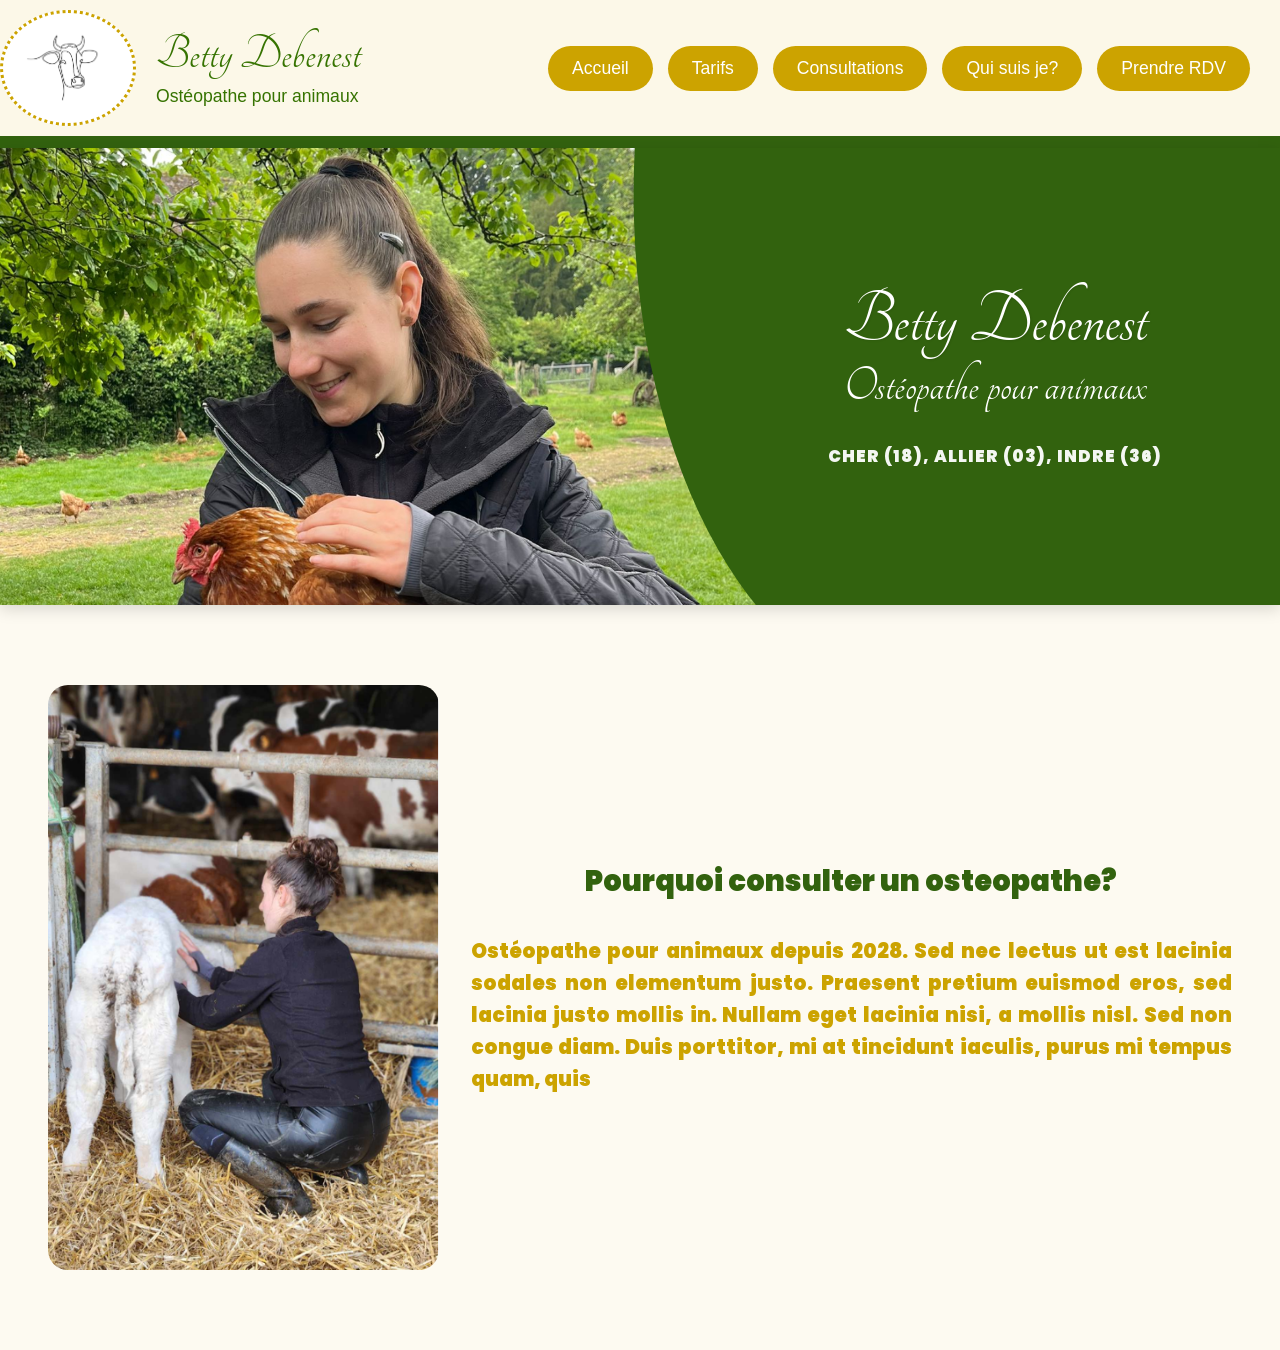
==== index.html @ 745581c9 "débu" ====
<!DOCTYPE html>
<html lang="fr">
<head>
    <meta charset="UTF-8">
    <meta name="viewport" content="width=device-width, initial-scale=1.0">
    <title>Acceuil</title>
    <link rel="stylesheet" href="style.css">
</head>
<body>

    <header class="en-tete">
        <nav class="navigation">
        <div class="bloc-logo-titre">
            <div class="logo-image">
            <img src="img/logo.png" alt="Logo">
            </div>
            <div class="texte-titre typo">
            <h1>Betty Debenest</h1>
            <p>Ostéopathe pour animaux</p>
            </div>
        </div>
        <ul class="liste-menu">
            <li><a href="index.html" class="bouton-nav">Accueil</a></li>
            <li><a href="tarifs.html" class="bouton-nav">Tarifs</a></li>
            <li><a href="consultations.html" class="bouton-nav">Consultations</a></li>
            <li><a href="quisuisje.html" class="bouton-nav">Qui suis je?</a></li>
            <li><a href="prendrerdv.html" class="bouton-nav">Prendre RDV</a></li>
        </ul>
        </nav>
    </header>

    <main>
        <div class="banner">
            <div class="banner-image" >
                <img src="img/bannière.png" alt="Betty Debenest au travail">
            </div>
            <div class="banner-curve"></div>
            <div class="banner-content">
                <h1 class="title-name">Betty Debenest</h1>
                <h2 class="title-job">Ostéopathe pour animaux</h2>
                <p class="locations">CHER (18), ALLIER (03), INDRE (36)</p>
            </div>
        </div>

        <section class="section-pourquoi">
            <div class="container-pourquoi">
                <div class="image-pourquoi">
                    <img src="img/pourquoi_consulter.png" alt="Ostéopathe au travail avec un veau">
                </div>
                <div class="texte-pourquoi">
                    <h2>Pourquoi consulter un osteopathe?</h2>
                    <p>Ostéopathe pour animaux depuis 2028. Sed nec lectus ut est lacinia sodales non elementum justo. Praesent pretium euismod eros, sed lacinia justo mollis in. Nullam eget lacinia nisi, a mollis nisl. Sed non congue diam. Duis porttitor, mi at tincidunt iaculis, purus mi tempus quam, quis</p>
                </div>
            </div>
        </section>
    </main>

</body>
---- style.css ----
@font-face {
  font-family: 'tangerine';
  src: url('fonts/Tangerine_Regular.ttf') format('opentype'); 
  font-weight: normal;
  font-style: normal;
}

@font-face {
  font-family: 'poppins';
  src: url('fonts/Poppins-Black.ttf') format('opentype'); 
  font-weight: normal;
  font-style: normal;
}

* {
  margin: 0;
  padding: 0;
  box-sizing: border-box;
}

body {
  font-family: Arial, sans-serif;
  background-color: #111; /* Fond sombre entourant le site si besoin */
}

.en-tete {
  width: 100%;
  background-color: #fcf8e8; /* Fond beige clair */
  border-bottom: 12px solid #32620e; /* Bande verte en dessous */
}

.navigation {
  display: flex;
  align-items: center;
  justify-content: space-between;
  padding: 10px 30px 10px 0px;
  max-width: 1400px;
  margin: 0 auto;
}

.bloc-logo-titre {
  display: flex;
  align-items: center;
  gap: 20px;
}

.logo-image {
  background-color: #ffffff;
  padding: 10px 20px;
  display: flex;
  align-items: center;
  border-radius: 50%;
  border-color: #cca300;
  border-style: dotted;
}

.logo-image img {
  height: 90px;
  width: auto;
}

.texte-titre {
  display: flex;
  flex-direction: column;
  justify-content: center;
}

.typo h1 {
  font-family: 'tangerine', cursive, sans-serif;
  font-size: 3.2rem;
  color: #367300; /* Vert écriture */
  font-weight: normal;
  line-height: 1;
}

.texte-titre p {
  font-size: 1.1rem;
  color: #367300;
  margin-top: 5px;
}

.liste-menu {
  display: flex;
  list-style: none;
  gap: 15px;
  align-items: center;
}

.bouton-nav {
  display: inline-block;
  background-color: #cca300; 
  color: #ffffff;
  text-decoration: none;
  font-weight: 500;
  font-size: 1.1rem;
  padding: 12px 24px;
  border-radius: 30px; 
  transition: background-color 0.3s ease, transform 0.2s ease;
  white-space: nowrap;
}

.bouton-nav:hover {
  transform: translateY(-2px);
}

/* =========================================
   DEBUT DE LA SECTION BANNIERE 
   ========================================= */

.banner {
    position: relative;
    width: 100%;
    /* Ratio pour garder la proportion allongée */
    aspect-ratio: 2.8 / 1;
    background-color: #32620e; /* Vert de l'image originale */
    overflow: hidden;
    display: flex;
    box-shadow: 0 4px 15px rgba(0, 0, 0, 0.15);
}

/* Partie Gauche : Container de l'image */
.banner-image {
    position: absolute;
    top: 0;
    left: 0;
    width: 60%; /* Ajusté pour laisser la place à la courbe */
    height: 100%;
    z-index: 1;
}

/* L'image elle-même, ajustée pour ne pas déborder */
.banner-image img {
    width: 100%;
    height: 100%;
    object-fit: cover;
    object-position: center 30%;
}

/* Masque Courbe (Transition) */
.banner-curve {
    position: absolute;
    top: 0;
    left: 47%; /* Positionnement de la transition */
    width: 25%;
    height: 100%;
    z-index: 2;
    /* Création d'une courbe de séparation naturelle */
    background: #32620e;
    clip-path: ellipse(90% 110% at 100% 10%);
}

/* Partie Droite : Contenu texte */
.banner-content {
    position: relative;
    z-index: 3;
    margin-left: auto;
    width: 42%;
    height: 100%;
    display: flex;
    flex-direction: column;
    justify-content: center;
    align-items: center;
    padding: 2rem 3rem 2rem 1rem;
    color: #ffffff;
    text-align: center;
}

/* Prénom & Nom (Police Tangerine) */
.title-name {
    font-family: 'tangerine', cursive, sans-serif;
    font-size: clamp(3.5rem, 6vw, 5.5rem); /* Agrandie car Tangerine taille petit */
    font-weight: normal;
    margin-bottom: 0px;
    color: #ffffff;
    line-height: 1;
    text-shadow: 1px 1px 2px rgba(0,0,0,0.1);
}

/* Métier (Police Tangerine) */
.title-job {
    font-family: 'tangerine', cursive, sans-serif;
    font-size: clamp(2.2rem, 4vw, 3.5rem); /* Agrandie pour rester lisible */
    font-weight: normal;
    margin-bottom: 2rem;
    line-height: 1;
}

/* Départements / Localisation (Police Poppins) */
.locations {
    font-family: 'Poppins', sans-serif;
    font-size: clamp(0.7rem, 1.3vw, 1.1rem);
    font-weight: 600;
    letter-spacing: 1px;
    text-transform: uppercase;
    opacity: 0.95;
}

/* =========================================
   SECTION POURQUOI CONSULTER 
   ========================================= */

.section-pourquoi {
    background-color: #fdfaf1; /* Fond crème très clair reprenant celui de l'image */
    padding: 5rem 3rem; /* Espace en haut/bas et sur les côtés */
    display: flex;
    justify-content: center;
}

.container-pourquoi {
    max-width: 1200px;
    width: 100%;
    display: flex;
    align-items: center;
    gap: 2rem; /* Espace entre l'image et le texte */
}

/* Partie Gauche : Image */
.image-pourquoi {
    flex: 0 0 33%; /* L'image prend environ un tiers de l'espace */
}

.image-pourquoi img {
    width: 100%;
    height: auto;
    border-radius: 20px; /* Bords arrondis comme sur votre maquette */
    display: block;
    object-fit: cover;
}

/* Partie Droite : Texte */
.texte-pourquoi {
    flex: 1; /* Le texte prend tout l'espace restant */
}

.texte-pourquoi h2 {
    font-family: 'Poppins', sans-serif; /* Même police que pour les départements */
    color: #32620e; /* Vert de la bannière */
    font-size: 1.8rem;
    margin-bottom: 2rem;
    text-align: center;
}

.texte-pourquoi p {
    font-family: 'Poppins', sans-serif;
    color: #cca300; /* Doré utilisé dans vos boutons de navigation */
    font-size: 1.25rem;
    line-height: 1.6;
    font-weight: 500;
    text-align: justify;
}

/* =========================================
   ADAPTATION MOBILE & TABLETTE (MEDIA QUERIES)
   ========================================= */

@media (max-width: 850px) {
    
    /* --- 1. EN-TÊTE ET NAVIGATION --- */
    .navigation {
        flex-direction: column; /* Place le menu en dessous du logo */
        padding: 10px;
    }

    .bloc-logo-titre {
        margin-bottom: 15px; /* Espace entre le titre et le menu */
    }

    .logo-image img {
        height: 60px;
    }
    
    .typo h1 {
        font-size: 2.5rem;
    }

    .texte-titre p {
        font-size: 0.9rem;
    }

    .liste-menu {
        width: 100%;
        justify-content: center;
        gap: 5px;
        flex-wrap: nowrap;
        overflow-x: auto;
        padding-bottom: 5px; 
    }

    .bouton-nav {
        font-size: 0.8rem;
        padding: 8px 12px;
    }

    /* --- 2. TEXTE DE LA BANNIÈRE (RÉDUCTION MOBILE) --- */
    .banner-content {
        padding: 0.5rem 1rem 0.5rem 0.5rem;
    }

    .title-name {
        font-size: clamp(1.8rem, 5vw, 3.2rem); /* Taille réduite */
    }

    .title-job {
        font-size: clamp(1.1rem, 3.2vw, 2.2rem); /* Taille réduite */
        margin-bottom: 0.4rem;
    }

    .locations {
        font-size: clamp(0.55rem, 1.8vw, 0.85rem); /* Taille réduite */
        letter-spacing: 0px;
    }

    /* --- 3. SECTION POURQUOI CONSULTER (ORDRE : TITRE -> PHOTO -> TEXTE) --- */
    .section-pourquoi {
        padding: 2.5rem 1.5rem;
    }

    .container-pourquoi {
        display: flex;
        flex-direction: column;
        align-items: center;
        gap: 1.5rem;
    }
    
    /* Permet aux éléments enfants du bloc texte de se réordonner directement dans le conteneur */
    .texte-pourquoi {
        display: contents;
    }

    /* 1er : Le Titre */
    .texte-pourquoi h2 {
        order: 1;
        font-size: 1.5rem;
        margin-bottom: 0;
        text-align: center;
    }

    /* 2ème : La Photo */
    .image-pourquoi {
        order: 2;
        width: 80%;
        max-width: 350px;
    }

    /* 3ème : Le Paragraphe */
    .texte-pourquoi p {
        order: 3;
        font-size: 1rem;
        text-align: center;
    }
}
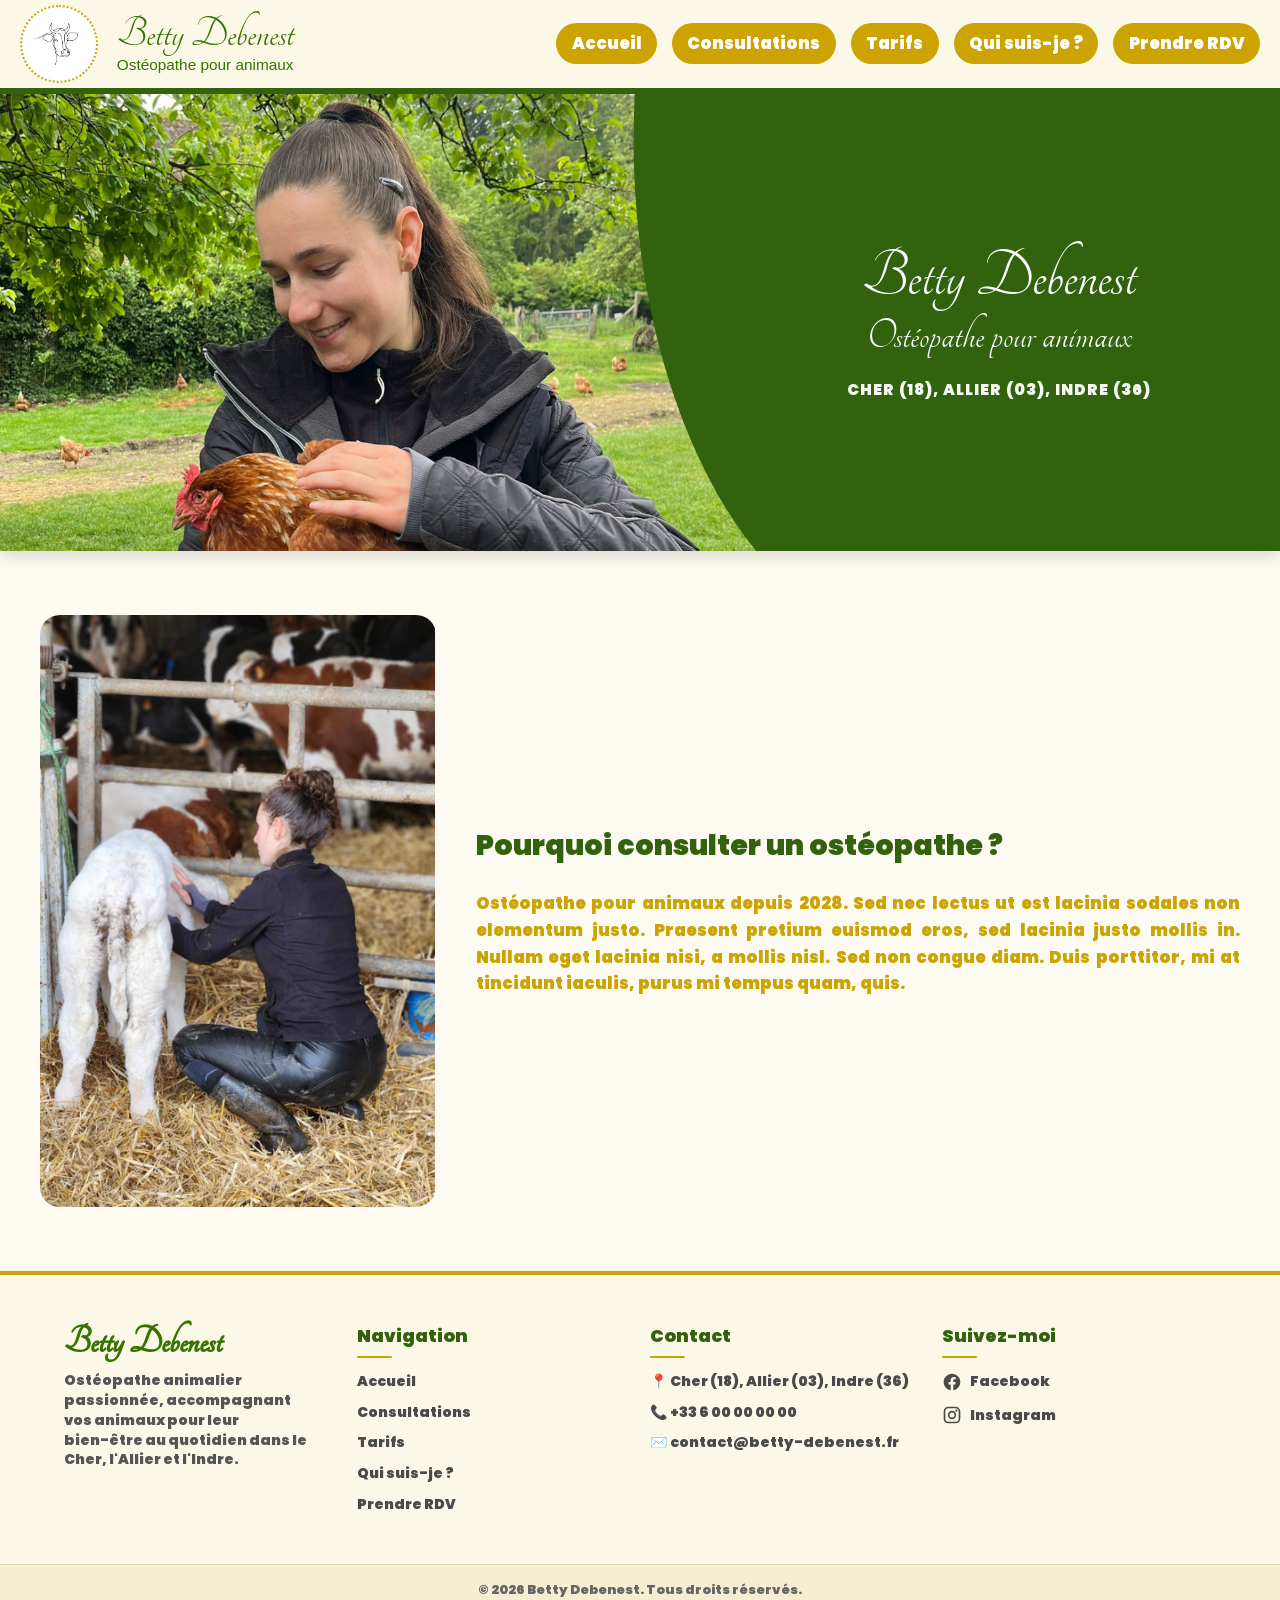
==== commit b31a1e97: "modif" ====
--- a/index.html
+++ b/index.html
@@ -3,56 +3,124 @@
 <head>
     <meta charset="UTF-8">
     <meta name="viewport" content="width=device-width, initial-scale=1.0">
-    <title>Acceuil</title>
+    <title>Accueil - Betty Debenest Ostéopathe Animalier</title>
     <link rel="stylesheet" href="style.css">
 </head>
 <body>
 
-    <header class="en-tete">
-        <nav class="navigation">
-        <div class="bloc-logo-titre">
-            <div class="logo-image">
-            <img src="img/logo.png" alt="Logo">
+    <!-- EN-TÊTE FIXE DU SITE -->
+    <header class="en-tete-fixe">
+        <nav class="navigation-principale">
+            <div class="bloc-marque">
+                <div class="conteneur-logo">
+                    <img src="img/logo.png" alt="Logo Betty Debenest" class="image-logo">
+                </div>
+                <div class="titres-marque">
+                    <h1 class="nom-praticienne">Betty Debenest</h1>
+                    <p class="specialite-praticienne">Ostéopathe pour animaux</p>
+                </div>
             </div>
-            <div class="texte-titre typo">
-            <h1>Betty Debenest</h1>
-            <p>Ostéopathe pour animaux</p>
-            </div>
-        </div>
-        <ul class="liste-menu">
-            <li><a href="index.html" class="bouton-nav">Accueil</a></li>
-            <li><a href="tarifs.html" class="bouton-nav">Tarifs</a></li>
-            <li><a href="consultations.html" class="bouton-nav">Consultations</a></li>
-            <li><a href="quisuisje.html" class="bouton-nav">Qui suis je?</a></li>
-            <li><a href="prendrerdv.html" class="bouton-nav">Prendre RDV</a></li>
-        </ul>
+
+            <ul class="menu-navigation">
+                <li><a href="index.html" class="lien-navigation active">Accueil</a></li>
+                <li><a href="consultations.html" class="lien-navigation">Consultations</a></li>
+                <li><a href="tarifs.html" class="lien-navigation">Tarifs</a></li>
+                <li><a href="quisuisje.html" class="lien-navigation">Qui suis-je ?</a></li>
+                <li><a href="prendrerdv.html" class="lien-navigation">Prendre RDV</a></li>
+            </ul>
         </nav>
     </header>
 
+    <!-- CONTENU PRINCIPAL -->
     <main>
-        <div class="banner">
-            <div class="banner-image" >
-                <img src="img/bannière.png" alt="Betty Debenest au travail">
+        <!-- BANNIÈRE D'ACCUEIL -->
+        <section class="banniere-accueil">
+            <div class="banniere-image">
+                <img src="img/bannière.png" alt="Betty Debenest en consultation">
             </div>
-            <div class="banner-curve"></div>
-            <div class="banner-content">
-                <h1 class="title-name">Betty Debenest</h1>
-                <h2 class="title-job">Ostéopathe pour animaux</h2>
-                <p class="locations">CHER (18), ALLIER (03), INDRE (36)</p>
+            <div class="banniere-courbe"></div>
+            <div class="banniere-contenu">
+                <h1 class="banniere-titre-nom">Betty Debenest</h1>
+                <h2 class="banniere-titre-metier">Ostéopathe pour animaux</h2>
+                <p class="banniere-zones">CHER (18), ALLIER (03), INDRE (36)</p>
             </div>
-        </div>
+        </section>
 
-        <section class="section-pourquoi">
-            <div class="container-pourquoi">
-                <div class="image-pourquoi">
+        <!-- SECTION PRESENTATION / POURQUOI CONSULTER -->
+        <section class="section-presentation">
+            <div class="conteneur-presentation">
+                <div class="image-presentation">
                     <img src="img/pourquoi_consulter.png" alt="Ostéopathe au travail avec un veau">
                 </div>
-                <div class="texte-pourquoi">
-                    <h2>Pourquoi consulter un osteopathe?</h2>
-                    <p>Ostéopathe pour animaux depuis 2028. Sed nec lectus ut est lacinia sodales non elementum justo. Praesent pretium euismod eros, sed lacinia justo mollis in. Nullam eget lacinia nisi, a mollis nisl. Sed non congue diam. Duis porttitor, mi at tincidunt iaculis, purus mi tempus quam, quis</p>
+                <div class="texte-presentation">
+                    <h2 class="titre-presentation">Pourquoi consulter un ostéopathe ?</h2>
+                    <p class="description-presentation">
+                        Ostéopathe pour animaux depuis 2028. Sed nec lectus ut est lacinia sodales non elementum justo. 
+                        Praesent pretium euismod eros, sed lacinia justo mollis in. Nullam eget lacinia nisi, a mollis nisl. 
+                        Sed non congue diam. Duis porttitor, mi at tincidunt iaculis, purus mi tempus quam, quis.
+                    </p>
                 </div>
             </div>
         </section>
     </main>
 
-</body>+    <!-- PIED DE PAGE DU SITE -->
+    <footer class="pied-de-page">
+        <div class="conteneur-pied-de-page">
+            
+            <!-- Colonne 1 : Espacement forcé vers la droite -->
+            <div class="colonne-pied-de-page colonne-marque">
+                <h3 class="titre-marque-footer">Betty Debenest</h3>
+                <p class="description-footer">
+                    Ostéopathe animalier passionnée, accompagnant vos animaux pour leur bien-être au quotidien dans le Cher, l'Allier et l'Indre.
+                </p>
+            </div>
+            
+            <!-- Colonne 2 -->
+            <div class="colonne-pied-de-page">
+                <h4>Navigation</h4>
+                <ul class="liens-footer">
+                    <li><a href="index.html">Accueil</a></li>
+                    <li><a href="consultations.html">Consultations</a></li>
+                    <li><a href="tarifs.html">Tarifs</a></li>
+                    <li><a href="quisuisje.html">Qui suis-je ?</a></li>
+                    <li><a href="prendrerdv.html">Prendre RDV</a></li>
+                </ul>
+            </div>
+
+            <!-- Colonne 3 -->
+            <div class="colonne-pied-de-page">
+                <h4>Contact</h4>
+                <ul class="contacts-footer">
+                    <li>📍 Cher (18), Allier (03), Indre (36)</li>
+                    <li>📞 +33 6 00 00 00 00</li>
+                    <li>✉️ contact@betty-debenest.fr</li>
+                </ul>
+            </div>
+
+            <!-- Colonne 4 -->
+            <div class="colonne-pied-de-page">
+                <h4>Suivez-moi</h4>
+                <div class="reseaux-sociaux-footer">
+                    <a href="#" aria-label="Facebook">
+                        <svg width="20" height="20" fill="currentColor" viewBox="0 0 24 24"><path d="M12 2.04c-5.5 0-10 4.48-10 10.02 0 5 3.66 9.15 8.44 9.9v-7H7.9v-2.9h2.54V9.85c0-2.51 1.49-3.89 3.78-3.89 1.09 0 2.23.2 2.23.2v2.45h-1.26c-1.24 0-1.63.77-1.63 1.56v1.88h2.78l-.45 2.9h-2.33v7a10 10 0 0 0 8.44-9.9c0-5.54-4.5-10.02-10-10.02z"/></svg>
+                        Facebook
+                    </a>
+                    <a href="#" aria-label="Instagram">
+                        <svg width="20" height="20" fill="currentColor" viewBox="0 0 24 24"><path d="M7.8 2h8.4C19.4 2 22 4.6 22 7.8v8.4a5.8 5.8 0 0 1-5.8 5.8H7.8C4.6 22 2 19.4 2 16.2V7.8A5.8 5.8 0 0 1 7.8 2m-.2 2A3.6 3.6 0 0 0 4 7.6v8.8C4 18.4 5.6 20 7.6 20h8.8a3.6 3.6 0 0 0 3.6-3.6V7.6C20 5.6 18.4 4 16.4 4H7.6m9.65 1.5a1.25 1.25 0 0 1 1.25 1.25A1.25 1.25 0 0 1 17.25 8 1.25 1.25 0 0 1 16 6.75a1.25 1.25 0 0 1 .25-1.25M12 7a5 5 0 0 1 5 5 5 5 0 0 1-5 5 5 5 0 0 1-5-5 5 5 0 0 1 5-5m0 2a3 3 0 0 0-3 3 3 3 0 0 0 3 3 3 3 0 0 0 3-3 3 3 0 0 0-3-3z"/></svg>
+                        Instagram
+                    </a>
+                </div>
+            </div>
+
+        </div>
+
+        <div class="bas-pied-de-page">
+            <div class="conteneur-bas-footer">
+                <p>&copy; 2026 Betty Debenest. Tous droits réservés.</p>
+            </div>
+        </div>
+    </footer>
+    
+</body>
+</html>
--- a/style.css
+++ b/style.css
@@ -1,13 +1,16 @@
+/* =========================================
+   1. POLICES & RÉINITIALISATION DE BASE
+   ========================================= */
 @font-face {
   font-family: 'tangerine';
-  src: url('fonts/Tangerine_Regular.ttf') format('opentype'); 
+  src: url('fonts/Tangerine_Regular.ttf') format('opentype');
   font-weight: normal;
   font-style: normal;
 }
 
 @font-face {
   font-family: 'poppins';
-  src: url('fonts/Poppins-Black.ttf') format('opentype'); 
+  src: url('fonts/Poppins-Black.ttf') format('opentype');
   font-weight: normal;
   font-style: normal;
 }
@@ -19,333 +22,400 @@
 }
 
 body {
-  font-family: Arial, sans-serif;
-  background-color: #111; /* Fond sombre entourant le site si besoin */
-}
-
-.en-tete {
+  font-family: 'poppins', Arial, sans-serif;
+  background-color: #fdfaf1;
+  color: #333333;
+}
+
+/* =========================================
+   2. EN-TÊTE FIXE & NAVIGATION RESPONSIVE
+   ========================================= */
+.en-tete-fixe {
+  position: sticky;
+  top: 0;
+  z-index: 1000;
   width: 100%;
-  background-color: #fcf8e8; /* Fond beige clair */
-  border-bottom: 12px solid #32620e; /* Bande verte en dessous */
-}
-
-.navigation {
+  background-color: #fcf8e8;
+  border-bottom: 6px solid #32620e;
+}
+
+.navigation-principale {
   display: flex;
   align-items: center;
   justify-content: space-between;
-  padding: 10px 30px 10px 0px;
+  padding: 5px min(2vw, 20px);
   max-width: 1400px;
   margin: 0 auto;
-}
-
-.bloc-logo-titre {
-  display: flex;
-  align-items: center;
-  gap: 20px;
-}
-
-.logo-image {
+  gap: 10px;
+}
+
+.bloc-marque {
+  display: flex;
+  align-items: center;
+  gap: clamp(10px, 1.5vw, 20px);
+  white-space: nowrap; 
+}
+
+.conteneur-logo {
   background-color: #ffffff;
-  padding: 10px 20px;
-  display: flex;
-  align-items: center;
+  padding: clamp(4px, 0.8vw, 8px);
+  display: flex;
+  align-items: center;
+  justify-content: center;
   border-radius: 50%;
-  border-color: #cca300;
-  border-style: dotted;
-}
-
-.logo-image img {
-  height: 90px;
-  width: auto;
-}
-
-.texte-titre {
+  border: 2px dotted #cca300;
+  flex-shrink: 0;
+}
+
+.image-logo {
+  width: clamp(40px, 4.5vw, 60px);
+  height: clamp(40px, 4.5vw, 60px);
+  object-fit: contain;
+}
+
+.titres-marque {
   display: flex;
   flex-direction: column;
   justify-content: center;
 }
 
-.typo h1 {
+.nom-praticienne {
   font-family: 'tangerine', cursive, sans-serif;
-  font-size: 3.2rem;
-  color: #367300; /* Vert écriture */
+  font-size: clamp(2rem, 3.5vw, 3.4rem);
+  color: #367300;
   font-weight: normal;
-  line-height: 1;
-}
-
-.texte-titre p {
-  font-size: 1.1rem;
+  line-height: 0.9;
+  white-space: nowrap;
+}
+
+.specialite-praticienne {
+  font-family: Arial, sans-serif;
+  font-size: clamp(0.75rem, 1.2vw, 1.1rem);
   color: #367300;
-  margin-top: 5px;
-}
-
-.liste-menu {
+  margin-top: 2px;
+  white-space: nowrap;
+}
+
+.menu-navigation {
   display: flex;
   list-style: none;
-  gap: 15px;
-  align-items: center;
-}
-
-.bouton-nav {
+  gap: clamp(4px, 1.2vw, 15px);
+  align-items: center;
+  flex-wrap: nowrap; 
+}
+
+.lien-navigation {
   display: inline-block;
-  background-color: #cca300; 
+  background-color: #cca300;
   color: #ffffff;
   text-decoration: none;
   font-weight: 500;
-  font-size: 1.1rem;
-  padding: 12px 24px;
-  border-radius: 30px; 
+  font-size: clamp(0.75rem, 1.3vw, 1.1rem);
+  padding: clamp(4px, 0.8vw, 8px) clamp(8px, 1.2vw, 18px);
+  border-radius: 30px;
+  white-space: nowrap; 
   transition: background-color 0.3s ease, transform 0.2s ease;
-  white-space: nowrap;
-}
-
-.bouton-nav:hover {
+}
+
+.lien-navigation:hover {
+  background-color: #b38f00;
   transform: translateY(-2px);
 }
 
+@media (max-width: 850px) {
+  .navigation-principale {
+    flex-direction: column; 
+    padding: 6px 5px;
+  }
+  .bloc-marque {
+    margin-bottom: 2px;
+  }
+  .menu-navigation {
+    width: 100%;
+    justify-content: center;
+  }
+}
+
 /* =========================================
-   DEBUT DE LA SECTION BANNIERE 
+   3. BANNIÈRE D'ACCUEIL
    ========================================= */
-
-.banner {
-    position: relative;
-    width: 100%;
-    /* Ratio pour garder la proportion allongée */
-    aspect-ratio: 2.8 / 1;
-    background-color: #32620e; /* Vert de l'image originale */
-    overflow: hidden;
-    display: flex;
-    box-shadow: 0 4px 15px rgba(0, 0, 0, 0.15);
-}
-
-/* Partie Gauche : Container de l'image */
-.banner-image {
-    position: absolute;
-    top: 0;
-    left: 0;
-    width: 60%; /* Ajusté pour laisser la place à la courbe */
-    height: 100%;
-    z-index: 1;
-}
-
-/* L'image elle-même, ajustée pour ne pas déborder */
-.banner-image img {
-    width: 100%;
-    height: 100%;
-    object-fit: cover;
-    object-position: center 30%;
-}
-
-/* Masque Courbe (Transition) */
-.banner-curve {
-    position: absolute;
-    top: 0;
-    left: 47%; /* Positionnement de la transition */
-    width: 25%;
-    height: 100%;
-    z-index: 2;
-    /* Création d'une courbe de séparation naturelle */
-    background: #32620e;
-    clip-path: ellipse(90% 110% at 100% 10%);
-}
-
-/* Partie Droite : Contenu texte */
-.banner-content {
-    position: relative;
-    z-index: 3;
-    margin-left: auto;
-    width: 42%;
-    height: 100%;
-    display: flex;
+.banniere-accueil {
+  position: relative;
+  width: 100%;
+  aspect-ratio: 2.8 / 1;
+  background-color: #32620e;
+  overflow: hidden;
+  display: flex;
+  box-shadow: 0 4px 15px rgba(0, 0, 0, 0.15);
+}
+
+.banniere-image {
+  position: absolute;
+  top: 0;
+  left: 0;
+  width: 60%;
+  height: 100%;
+  z-index: 1;
+}
+
+.banniere-image img {
+  width: 100%;
+  height: 100%;
+  object-fit: cover;
+  object-position: center 30%;
+}
+
+.banniere-courbe {
+  position: absolute;
+  top: 0;
+  left: 47%;
+  width: 25%;
+  height: 100%;
+  z-index: 2;
+  background: #32620e;
+  clip-path: ellipse(90% 110% at 100% 10%);
+}
+
+.banniere-contenu {
+  position: relative;
+  z-index: 3;
+  margin-left: auto;
+  width: 42%;
+  height: 100%;
+  display: flex;
+  flex-direction: column;
+  justify-content: center;
+  align-items: center;
+  padding: 1rem 2rem 1rem 0.5rem;
+  color: #ffffff;
+  text-align: center;
+}
+
+.banniere-titre-nom {
+  font-family: 'tangerine', cursive, sans-serif;
+  font-size: clamp(2rem, 5.5vw, 5.5rem);
+  font-weight: normal;
+  line-height: 1;
+}
+
+.banniere-titre-metier {
+  font-family: 'tangerine', cursive, sans-serif;
+  font-size: clamp(1.3rem, 3.5vw, 3.5rem);
+  font-weight: normal;
+  margin-bottom: clamp(0.3rem, 1.5vw, 1.5rem);
+  line-height: 1;
+}
+
+.banniere-zones {
+  font-family: 'poppins', sans-serif;
+  font-size: clamp(0.55rem, 1.2vw, 1.1rem);
+  font-weight: 600;
+  letter-spacing: 1px;
+  text-transform: uppercase;
+  opacity: 0.95;
+}
+
+/* =========================================
+   4. SECTION POURQUOI CONSULTER
+   ========================================= */
+.section-presentation {
+  background-color: #fdfaf1;
+  padding: 4rem 2rem;
+  display: flex;
+  justify-content: center;
+}
+
+.conteneur-presentation {
+  max-width: 1200px;
+  width: 100%;
+  display: flex;
+  align-items: center;
+  gap: 2.5rem;
+}
+
+.image-presentation {
+  flex: 0 0 33%;
+}
+
+.image-presentation img {
+  width: 100%;
+  height: auto;
+  border-radius: 20px;
+  display: block;
+  object-fit: cover;
+}
+
+.texte-presentation {
+  flex: 1;
+}
+
+.titre-presentation {
+  font-family: 'poppins', sans-serif;
+  color: #32620e;
+  font-size: clamp(1.3rem, 2.2vw, 1.8rem);
+  margin-bottom: 1.5rem;
+}
+
+.description-presentation {
+  font-family: 'poppins', sans-serif;
+  color: #cca300;
+  font-size: clamp(0.95rem, 1.3vw, 1.2rem);
+  line-height: 1.6;
+  font-weight: 500;
+  text-align: justify;
+}
+
+@media (max-width: 850px) {
+  .section-presentation {
+    padding: 2.5rem 1.2rem;
+  }
+  .conteneur-presentation {
     flex-direction: column;
-    justify-content: center;
-    align-items: center;
-    padding: 2rem 3rem 2rem 1rem;
-    color: #ffffff;
     text-align: center;
-}
-
-/* Prénom & Nom (Police Tangerine) */
-.title-name {
-    font-family: 'tangerine', cursive, sans-serif;
-    font-size: clamp(3.5rem, 6vw, 5.5rem); /* Agrandie car Tangerine taille petit */
-    font-weight: normal;
-    margin-bottom: 0px;
-    color: #ffffff;
-    line-height: 1;
-    text-shadow: 1px 1px 2px rgba(0,0,0,0.1);
-}
-
-/* Métier (Police Tangerine) */
-.title-job {
-    font-family: 'tangerine', cursive, sans-serif;
-    font-size: clamp(2.2rem, 4vw, 3.5rem); /* Agrandie pour rester lisible */
-    font-weight: normal;
-    margin-bottom: 2rem;
-    line-height: 1;
-}
-
-/* Départements / Localisation (Police Poppins) */
-.locations {
-    font-family: 'Poppins', sans-serif;
-    font-size: clamp(0.7rem, 1.3vw, 1.1rem);
-    font-weight: 600;
-    letter-spacing: 1px;
-    text-transform: uppercase;
-    opacity: 0.95;
+    gap: 1.5rem;
+  }
+  .texte-presentation {
+    display: contents;
+  }
+  .titre-presentation {
+    order: 1;
+    margin-bottom: 0;
+  }
+  .image-presentation {
+    order: 2;
+    width: 65%;
+    max-width: 320px;
+  }
+  .description-presentation {
+    order: 3;
+    text-align: center;
+  }
 }
 
 /* =========================================
-   SECTION POURQUOI CONSULTER 
+   5. PIED DE PAGE (FOOTER) - FORCÉ SUR 4 COLONNES
    ========================================= */
-
-.section-pourquoi {
-    background-color: #fdfaf1; /* Fond crème très clair reprenant celui de l'image */
-    padding: 5rem 3rem; /* Espace en haut/bas et sur les côtés */
-    display: flex;
-    justify-content: center;
-}
-
-.container-pourquoi {
-    max-width: 1200px;
-    width: 100%;
-    display: flex;
-    align-items: center;
-    gap: 2rem; /* Espace entre l'image et le texte */
-}
-
-/* Partie Gauche : Image */
-.image-pourquoi {
-    flex: 0 0 33%; /* L'image prend environ un tiers de l'espace */
-}
-
-.image-pourquoi img {
-    width: 100%;
-    height: auto;
-    border-radius: 20px; /* Bords arrondis comme sur votre maquette */
-    display: block;
-    object-fit: cover;
-}
-
-/* Partie Droite : Texte */
-.texte-pourquoi {
-    flex: 1; /* Le texte prend tout l'espace restant */
-}
-
-.texte-pourquoi h2 {
-    font-family: 'Poppins', sans-serif; /* Même police que pour les départements */
-    color: #32620e; /* Vert de la bannière */
-    font-size: 1.8rem;
-    margin-bottom: 2rem;
-    text-align: center;
-}
-
-.texte-pourquoi p {
-    font-family: 'Poppins', sans-serif;
-    color: #cca300; /* Doré utilisé dans vos boutons de navigation */
-    font-size: 1.25rem;
-    line-height: 1.6;
-    font-weight: 500;
-    text-align: justify;
-}
-
-/* =========================================
-   ADAPTATION MOBILE & TABLETTE (MEDIA QUERIES)
-   ========================================= */
-
-@media (max-width: 850px) {
-    
-    /* --- 1. EN-TÊTE ET NAVIGATION --- */
-    .navigation {
-        flex-direction: column; /* Place le menu en dessous du logo */
-        padding: 10px;
-    }
-
-    .bloc-logo-titre {
-        margin-bottom: 15px; /* Espace entre le titre et le menu */
-    }
-
-    .logo-image img {
-        height: 60px;
-    }
-    
-    .typo h1 {
-        font-size: 2.5rem;
-    }
-
-    .texte-titre p {
-        font-size: 0.9rem;
-    }
-
-    .liste-menu {
-        width: 100%;
-        justify-content: center;
-        gap: 5px;
-        flex-wrap: nowrap;
-        overflow-x: auto;
-        padding-bottom: 5px; 
-    }
-
-    .bouton-nav {
-        font-size: 0.8rem;
-        padding: 8px 12px;
-    }
-
-    /* --- 2. TEXTE DE LA BANNIÈRE (RÉDUCTION MOBILE) --- */
-    .banner-content {
-        padding: 0.5rem 1rem 0.5rem 0.5rem;
-    }
-
-    .title-name {
-        font-size: clamp(1.8rem, 5vw, 3.2rem); /* Taille réduite */
-    }
-
-    .title-job {
-        font-size: clamp(1.1rem, 3.2vw, 2.2rem); /* Taille réduite */
-        margin-bottom: 0.4rem;
-    }
-
-    .locations {
-        font-size: clamp(0.55rem, 1.8vw, 0.85rem); /* Taille réduite */
-        letter-spacing: 0px;
-    }
-
-    /* --- 3. SECTION POURQUOI CONSULTER (ORDRE : TITRE -> PHOTO -> TEXTE) --- */
-    .section-pourquoi {
-        padding: 2.5rem 1.5rem;
-    }
-
-    .container-pourquoi {
-        display: flex;
-        flex-direction: column;
-        align-items: center;
-        gap: 1.5rem;
-    }
-    
-    /* Permet aux éléments enfants du bloc texte de se réordonner directement dans le conteneur */
-    .texte-pourquoi {
-        display: contents;
-    }
-
-    /* 1er : Le Titre */
-    .texte-pourquoi h2 {
-        order: 1;
-        font-size: 1.5rem;
-        margin-bottom: 0;
-        text-align: center;
-    }
-
-    /* 2ème : La Photo */
-    .image-pourquoi {
-        order: 2;
-        width: 80%;
-        max-width: 350px;
-    }
-
-    /* 3ème : Le Paragraphe */
-    .texte-pourquoi p {
-        order: 3;
-        font-size: 1rem;
-        text-align: center;
-    }
+.pied-de-page {
+  background-color: #fcf8e8;
+  color: #4a4a4a;
+  border-top: 4px solid #cca300;
+  padding-top: clamp(1.5rem, 4vw, 3rem);
+}
+
+.conteneur-pied-de-page {
+  max-width: 1200px;
+  margin: 0 auto;
+  padding: 0 clamp(0.5rem, 2vw, 1.5rem) clamp(1.5rem, 4vw, 2.5rem) clamp(0.5rem, 2vw, 1.5rem);
+  display: grid;
+  /* Maintient TOUJOURS 4 colonnes, même sur téléphone */
+  grid-template-columns: repeat(4, 1fr);
+  /* L'espacement diminue quand l'écran se réduit */
+  gap: clamp(5px, 1.5vw, 2rem);
+}
+
+/* Espacement forcé après la 1ère colonne */
+.colonne-marque {
+  padding-right: clamp(0px, 2vw, 2.5rem); 
+}
+
+/* Tailles de police fluides pour tout faire rentrer */
+.titre-marque-footer {
+  font-family: 'tangerine', cursive, sans-serif;
+  font-size: clamp(1.2rem, 3.5vw, 2.5rem);
+  color: #367300;
+  line-height: 1;
+  margin-bottom: 0.5rem;
+  white-space: nowrap; /* Évite de couper le nom */
+}
+
+.description-footer {
+  font-size: clamp(0.45rem, 1.1vw, 0.9rem);
+  color: #555555;
+  line-height: 1.4;
+  word-break: break-word;
+}
+
+.colonne-pied-de-page h4 {
+  color: #32620e;
+  font-size: clamp(0.6rem, 1.4vw, 1.1rem);
+  margin-bottom: clamp(0.4rem, 1vw, 1rem);
+  position: relative;
+}
+
+.colonne-pied-de-page h4::after {
+  content: '';
+  display: block;
+  width: clamp(15px, 3vw, 35px);
+  height: clamp(1px, 0.2vw, 3px);
+  background-color: #cca300;
+  margin-top: 0.4rem;
+  border-radius: 2px;
+}
+
+.liens-footer,
+.contacts-footer {
+  list-style: none;
+}
+
+.liens-footer li,
+.contacts-footer li {
+  margin-bottom: clamp(0.2rem, 0.8vw, 0.6rem);
+  font-size: clamp(0.45rem, 1.1vw, 0.9rem); /* Taille fluide pour les liens */
+}
+
+.liens-footer a {
+  color: #4a4a4a;
+  text-decoration: none;
+  transition: color 0.2s ease, transform 0.2s ease;
+  display: inline-block;
+  word-break: break-word; /* Autorise le retour à la ligne si vraiment trop long */
+}
+
+.liens-footer a:hover {
+  color: #32620e;
+  transform: translateX(3px);
+}
+
+.reseaux-sociaux-footer {
+  display: flex;
+  flex-direction: column;
+  gap: clamp(0.3rem, 1vw, 0.8rem);
+}
+
+.reseaux-sociaux-footer a {
+  color: #4a4a4a;
+  text-decoration: none;
+  font-size: clamp(0.45rem, 1.1vw, 0.9rem); /* Taille fluide pour les RS */
+  transition: color 0.2s ease, transform 0.2s ease;
+  display: flex;
+  align-items: center;
+  gap: clamp(3px, 1vw, 8px); 
+}
+
+.reseaux-sociaux-footer a:hover {
+  color: #32620e;
+  transform: translateX(3px);
+}
+
+/* Rétrécissement des icônes SVG */
+.reseaux-sociaux-footer a svg {
+  width: clamp(10px, 1.8vw, 20px);
+  height: clamp(10px, 1.8vw, 20px);
+  transition: fill 0.2s ease;
+  flex-shrink: 0; /* Empêche le logo de s'écraser */
+}
+
+.bas-pied-de-page {
+  border-top: 1px solid rgba(50, 98, 14, 0.15);
+  background-color: #f5eed3;
+  padding: clamp(0.5rem, 1.5vw, 1rem) 0;
+  font-size: clamp(0.5rem, 1vw, 0.85rem); /* Rendu fluide pour le copyright */
+  color: #666666;
+}
+
+.conteneur-bas-footer {
+  max-width: 1200px;
+  margin: 0 auto;
+  padding: 0 clamp(0.5rem, 2vw, 1.5rem);
+  text-align: center;
 }
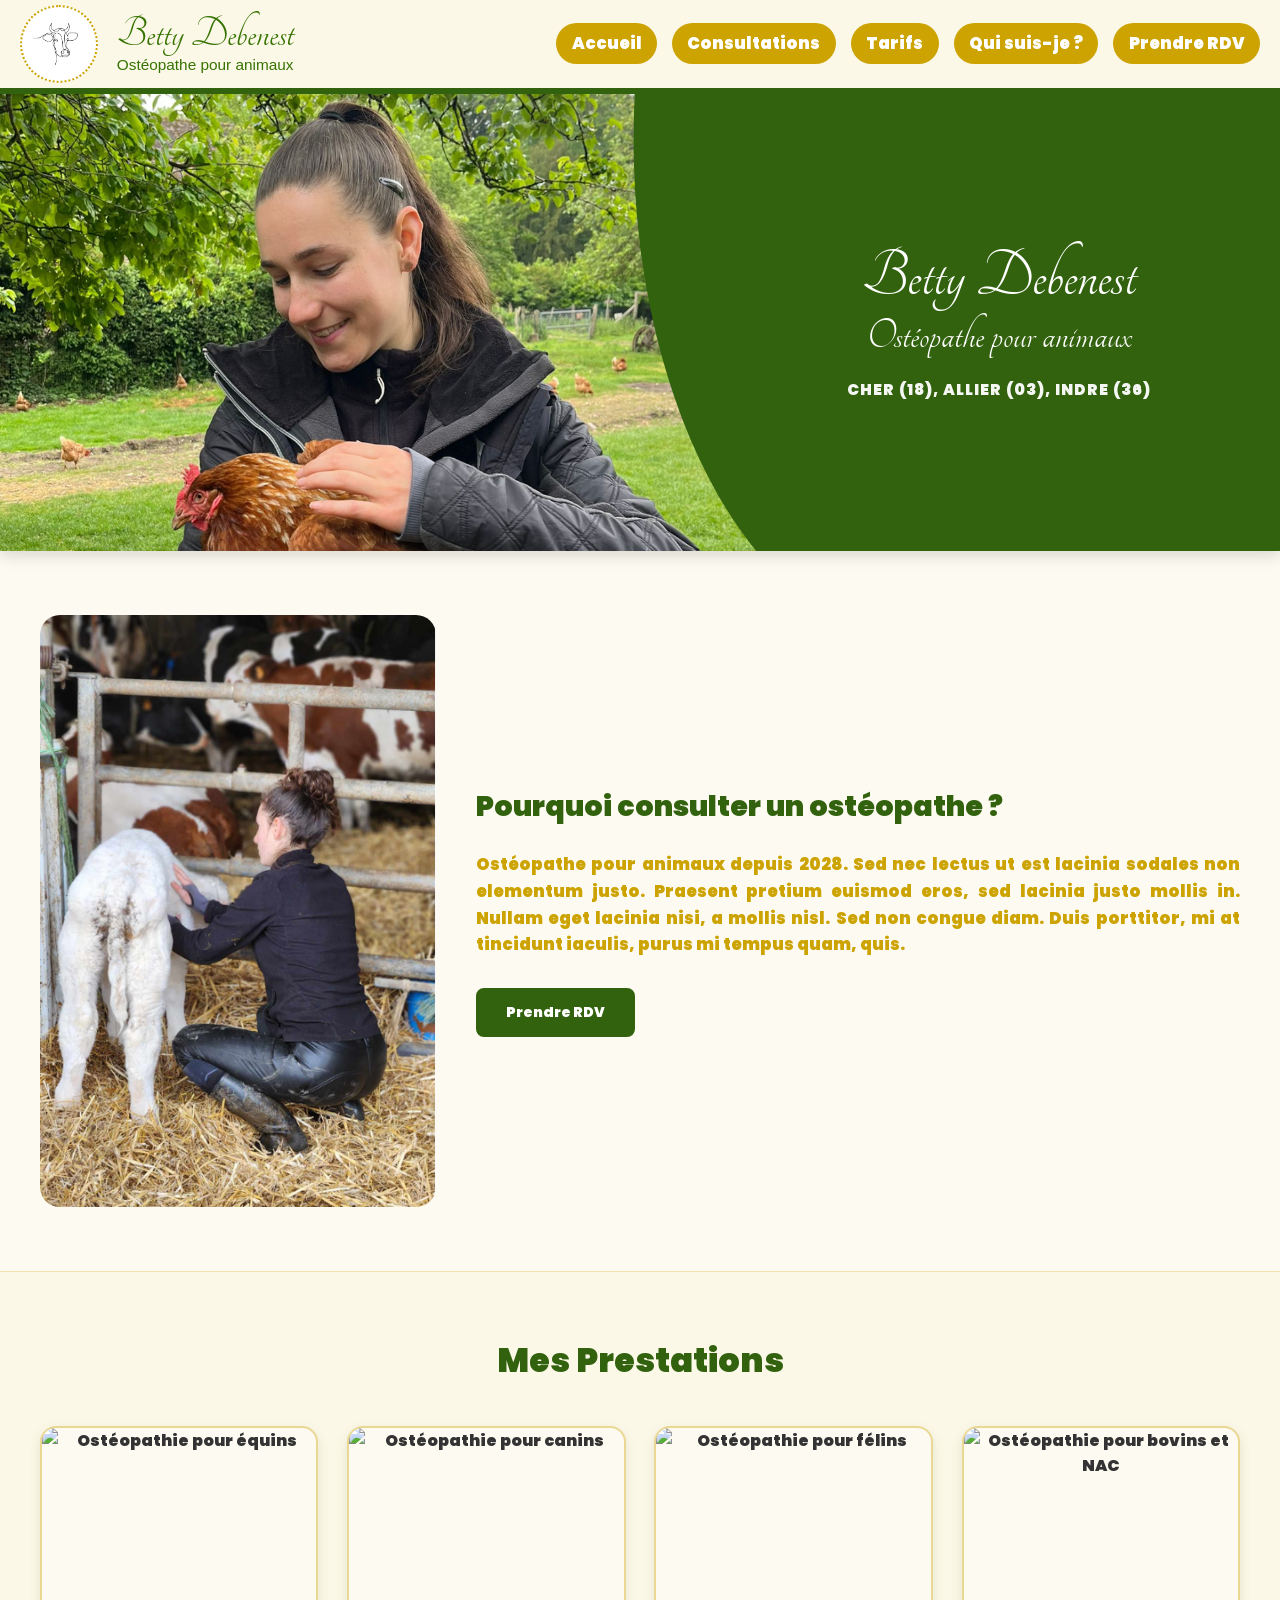
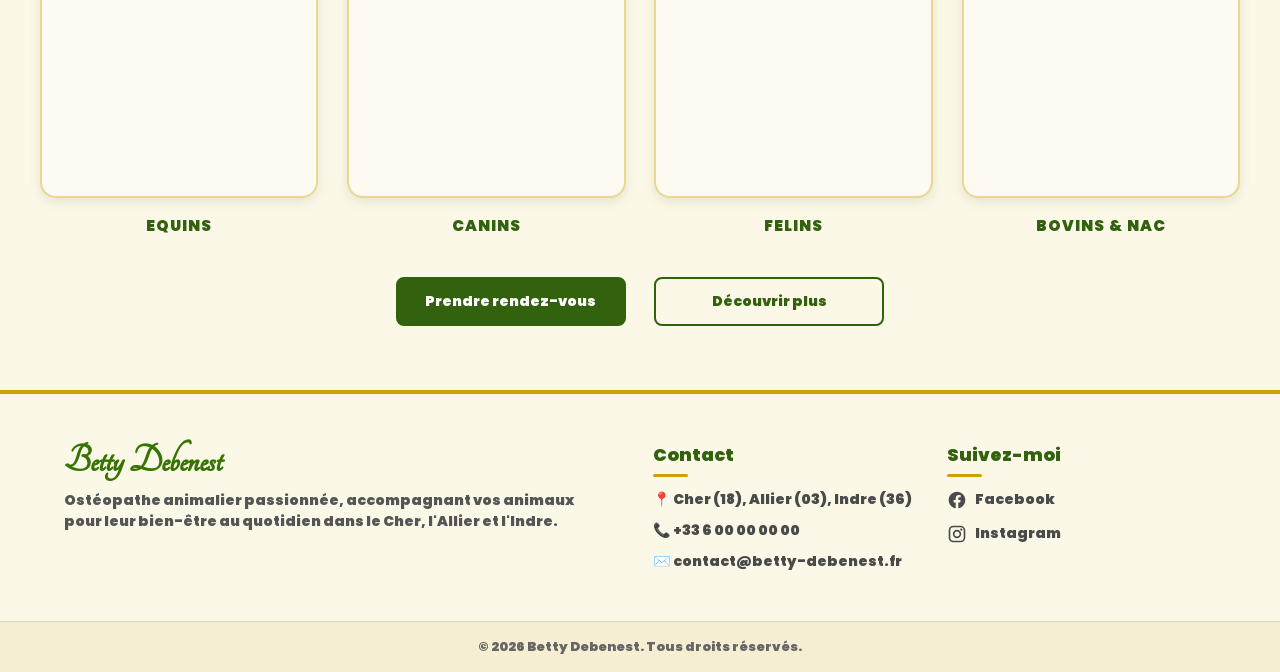
==== commit ab780f32: "modif" ====
--- a/index.html
+++ b/index.html
@@ -59,6 +59,51 @@
                         Praesent pretium euismod eros, sed lacinia justo mollis in. Nullam eget lacinia nisi, a mollis nisl. 
                         Sed non congue diam. Duis porttitor, mi at tincidunt iaculis, purus mi tempus quam, quis.
                     </p>
+                    <div class="action-presentation">
+                        <a href="prendrerdv.html" class="bouton-principal">Prendre RDV</a>
+                    </div>
+                </div>
+            </div>
+        </section>
+
+        <!-- SECTION MES PRESTATIONS -->
+        <section class="section-prestations">
+            <div class="conteneur-prestations">
+                <h2 class="titre-prestations">Mes Prestations</h2>
+                
+                <div class="grille-prestations">
+                    <div class="carte-prestation">
+                        <div class="image-prestation">
+                            <img src="img/equins.jpg" alt="Ostéopathie pour équins">
+                        </div>
+                        <p class="nom-prestation">EQUINS</p>
+                    </div>
+
+                    <div class="carte-prestation">
+                        <div class="image-prestation">
+                            <img src="img/canins.jpg" alt="Ostéopathie pour canins">
+                        </div>
+                        <p class="nom-prestation">CANINS</p>
+                    </div>
+
+                    <div class="carte-prestation">
+                        <div class="image-prestation">
+                            <img src="img/felins.jpg" alt="Ostéopathie pour félins">
+                        </div>
+                        <p class="nom-prestation">FELINS</p>
+                    </div>
+
+                    <div class="carte-prestation">
+                        <div class="image-prestation">
+                            <img src="img/bovins.jpg" alt="Ostéopathie pour bovins et NAC">
+                        </div>
+                        <p class="nom-prestation">BOVINS &amp; NAC</p>
+                    </div>
+                </div>
+
+                <div class="actions-prestations">
+                    <a href="prendrerdv.html" class="bouton-principal">Prendre rendez-vous</a>
+                    <a href="consultations.html" class="bouton-secondaire">Découvrir plus</a>
                 </div>
             </div>
         </section>
@@ -68,24 +113,12 @@
     <footer class="pied-de-page">
         <div class="conteneur-pied-de-page">
             
-            <!-- Colonne 1 : Espacement forcé vers la droite -->
+            <!-- Colonnes 1 & 2 fusionnées -->
             <div class="colonne-pied-de-page colonne-marque">
                 <h3 class="titre-marque-footer">Betty Debenest</h3>
                 <p class="description-footer">
                     Ostéopathe animalier passionnée, accompagnant vos animaux pour leur bien-être au quotidien dans le Cher, l'Allier et l'Indre.
                 </p>
-            </div>
-            
-            <!-- Colonne 2 -->
-            <div class="colonne-pied-de-page">
-                <h4>Navigation</h4>
-                <ul class="liens-footer">
-                    <li><a href="index.html">Accueil</a></li>
-                    <li><a href="consultations.html">Consultations</a></li>
-                    <li><a href="tarifs.html">Tarifs</a></li>
-                    <li><a href="quisuisje.html">Qui suis-je ?</a></li>
-                    <li><a href="prendrerdv.html">Prendre RDV</a></li>
-                </ul>
             </div>
 
             <!-- Colonne 3 -->
@@ -106,7 +139,7 @@
                         <svg width="20" height="20" fill="currentColor" viewBox="0 0 24 24"><path d="M12 2.04c-5.5 0-10 4.48-10 10.02 0 5 3.66 9.15 8.44 9.9v-7H7.9v-2.9h2.54V9.85c0-2.51 1.49-3.89 3.78-3.89 1.09 0 2.23.2 2.23.2v2.45h-1.26c-1.24 0-1.63.77-1.63 1.56v1.88h2.78l-.45 2.9h-2.33v7a10 10 0 0 0 8.44-9.9c0-5.54-4.5-10.02-10-10.02z"/></svg>
                         Facebook
                     </a>
-                    <a href="#" aria-label="Instagram">
+                    <a href="https://www.instagram.com/b.debenest/" aria-label="Instagram">
                         <svg width="20" height="20" fill="currentColor" viewBox="0 0 24 24"><path d="M7.8 2h8.4C19.4 2 22 4.6 22 7.8v8.4a5.8 5.8 0 0 1-5.8 5.8H7.8C4.6 22 2 19.4 2 16.2V7.8A5.8 5.8 0 0 1 7.8 2m-.2 2A3.6 3.6 0 0 0 4 7.6v8.8C4 18.4 5.6 20 7.6 20h8.8a3.6 3.6 0 0 0 3.6-3.6V7.6C20 5.6 18.4 4 16.4 4H7.6m9.65 1.5a1.25 1.25 0 0 1 1.25 1.25A1.25 1.25 0 0 1 17.25 8 1.25 1.25 0 0 1 16 6.75a1.25 1.25 0 0 1 .25-1.25M12 7a5 5 0 0 1 5 5 5 5 0 0 1-5 5 5 5 0 0 1-5-5 5 5 0 0 1 5-5m0 2a3 3 0 0 0-3 3 3 3 0 0 0 3 3 3 3 0 0 0 3-3 3 3 0 0 0-3-3z"/></svg>
                         Instagram
                     </a>
--- a/style.css
+++ b/style.css
@@ -25,6 +25,14 @@
   font-family: 'poppins', Arial, sans-serif;
   background-color: #fdfaf1;
   color: #333333;
+  display: flex;
+  flex-direction: column;
+  min-height: 100vh;
+}
+
+main {
+  flex: 1;
+  background-color: #ffffff; /* mets #ffffff si tu veux du blanc pur */
 }
 
 /* =========================================
@@ -216,7 +224,48 @@
 }
 
 /* =========================================
-   4. SECTION POURQUOI CONSULTER
+   4. BOUTONS D'ACTION DU SITE
+   ========================================= */
+.bouton-principal,
+.bouton-secondaire {
+  display: inline-block;
+  font-family: 'poppins', Arial, sans-serif;
+  font-size: clamp(0.85rem, 1.1vw, 1rem);
+  font-weight: 500;
+  text-decoration: none;
+  padding: 12px 28px;
+  border-radius: 8px;
+  transition: all 0.25s ease;
+  cursor: pointer;
+  text-align: center;
+}
+
+.bouton-principal {
+  background-color: #32620e;
+  color: #ffffff;
+  border: 2px solid #32620e;
+}
+
+.bouton-principal:hover {
+  background-color: #cca300;
+  border-color: #cca300;
+  transform: translateY(-2px);
+}
+
+.bouton-secondaire {
+  background-color: transparent;
+  color: #32620e;
+  border: 2px solid #32620e;
+}
+
+.bouton-secondaire:hover {
+  background-color: #32620e;
+  color: #ffffff;
+  transform: translateY(-2px);
+}
+
+/* =========================================
+   5. SECTION POURQUOI CONSULTER
    ========================================= */
 .section-presentation {
   background-color: #fdfaf1;
@@ -263,6 +312,12 @@
   line-height: 1.6;
   font-weight: 500;
   text-align: justify;
+  margin-bottom: 1.8rem;
+}
+
+.action-presentation {
+  display: flex;
+  justify-content: flex-start;
 }
 
 @media (max-width: 850px) {
@@ -289,11 +344,107 @@
   .description-presentation {
     order: 3;
     text-align: center;
-  }
-}
-
-/* =========================================
-   5. PIED DE PAGE (FOOTER) - FORCÉ SUR 4 COLONNES
+    margin-bottom: 0.5rem;
+  }
+  .action-presentation {
+    order: 4;
+    justify-content: center;
+    width: 100%;
+  }
+}
+
+/* =========================================
+   6. SECTION MES PRESTATIONS
+   ========================================= */
+.section-prestations {
+  background-color: #fcf8e8;
+  padding: 4rem 2rem;
+  border-top: 1px solid rgba(204, 163, 0, 0.25);
+}
+
+.conteneur-prestations {
+  max-width: 1200px;
+  margin: 0 auto;
+  text-align: center;
+}
+
+.titre-prestations {
+  font-family: 'poppins', sans-serif;
+  color: #32620e;
+  font-size: clamp(1.6rem, 2.6vw, 2.2rem);
+  margin-bottom: 2.5rem;
+}
+
+.grille-prestations {
+  display: grid;
+  grid-template-columns: repeat(4, 1fr);
+  gap: 1.8rem;
+  margin-bottom: 2.5rem;
+}
+
+.carte-prestation {
+  display: flex;
+  flex-direction: column;
+  align-items: center;
+}
+
+.image-prestation {
+  width: 100%;
+  aspect-ratio: 3 / 4;
+  border-radius: 16px;
+  overflow: hidden;
+  box-shadow: 0 4px 12px rgba(50, 98, 14, 0.12);
+  border: 2px solid rgba(204, 163, 0, 0.4);
+  margin-bottom: 1rem;
+  background-color: #fdfaf1;
+}
+
+.image-prestation img {
+  width: 100%;
+  height: 100%;
+  object-fit: cover;
+  display: block;
+  transition: transform 0.35s ease;
+}
+
+.carte-prestation:hover .image-prestation img {
+  transform: scale(1.05);
+}
+
+.nom-prestation {
+  font-family: 'poppins', sans-serif;
+  color: #32620e;
+  font-size: clamp(0.9rem, 1.2vw, 1.1rem);
+  letter-spacing: 1px;
+  text-transform: uppercase;
+}
+
+.actions-prestations {
+  display: flex;
+  justify-content: center;
+  align-items: center;
+  gap: 1.8rem; /* même écart que la grille au-dessus */
+  flex-wrap: wrap;
+}
+
+.actions-prestations .bouton-principal,
+.actions-prestations .bouton-secondaire {
+  width: 230px; /* largeur identique pour centrer l'espace au milieu */
+  padding: 12px 16px;
+}
+
+@media (max-width: 850px) {
+  .section-prestations {
+    padding: 3rem 1.2rem;
+  }
+  .grille-prestations {
+    grid-template-columns: repeat(2, 1fr);
+    gap: 1.2rem;
+  }
+}
+
+/* =========================================
+   7. PIED DE PAGE (FOOTER) - 2 COL + 1 COL + 1 COL
    ========================================= */
 .pied-de-page {
   background-color: #fcf8e8;
@@ -307,37 +458,36 @@
   margin: 0 auto;
   padding: 0 clamp(0.5rem, 2vw, 1.5rem) clamp(1.5rem, 4vw, 2.5rem) clamp(0.5rem, 2vw, 1.5rem);
   display: grid;
-  /* Maintient TOUJOURS 4 colonnes, même sur téléphone */
+  /* Grille de 4 colonnes où la 1ère colonne en occupe 2 */
   grid-template-columns: repeat(4, 1fr);
-  /* L'espacement diminue quand l'écran se réduit */
-  gap: clamp(5px, 1.5vw, 2rem);
-}
-
-/* Espacement forcé après la 1ère colonne */
+  gap: clamp(8px, 2vw, 2rem);
+}
+
+/* Betty Debenest + description prend 2 colonnes */
 .colonne-marque {
-  padding-right: clamp(0px, 2vw, 2.5rem); 
-}
-
-/* Tailles de police fluides pour tout faire rentrer */
+  grid-column: span 2;
+  padding-right: clamp(0.5rem, 3vw, 3rem); 
+}
+
 .titre-marque-footer {
   font-family: 'tangerine', cursive, sans-serif;
-  font-size: clamp(1.2rem, 3.5vw, 2.5rem);
+  font-size: clamp(1.4rem, 3.5vw, 2.5rem);
   color: #367300;
   line-height: 1;
   margin-bottom: 0.5rem;
-  white-space: nowrap; /* Évite de couper le nom */
+  white-space: nowrap;
 }
 
 .description-footer {
-  font-size: clamp(0.45rem, 1.1vw, 0.9rem);
+  font-size: clamp(0.55rem, 1.1vw, 0.9rem);
   color: #555555;
-  line-height: 1.4;
+  line-height: 1.5;
   word-break: break-word;
 }
 
 .colonne-pied-de-page h4 {
   color: #32620e;
-  font-size: clamp(0.6rem, 1.4vw, 1.1rem);
+  font-size: clamp(0.65rem, 1.4vw, 1.1rem);
   margin-bottom: clamp(0.4rem, 1vw, 1rem);
   position: relative;
 }
@@ -352,28 +502,13 @@
   border-radius: 2px;
 }
 
-.liens-footer,
 .contacts-footer {
   list-style: none;
 }
 
-.liens-footer li,
 .contacts-footer li {
   margin-bottom: clamp(0.2rem, 0.8vw, 0.6rem);
-  font-size: clamp(0.45rem, 1.1vw, 0.9rem); /* Taille fluide pour les liens */
-}
-
-.liens-footer a {
-  color: #4a4a4a;
-  text-decoration: none;
-  transition: color 0.2s ease, transform 0.2s ease;
-  display: inline-block;
-  word-break: break-word; /* Autorise le retour à la ligne si vraiment trop long */
-}
-
-.liens-footer a:hover {
-  color: #32620e;
-  transform: translateX(3px);
+  font-size: clamp(0.5rem, 1.1vw, 0.9rem);
 }
 
 .reseaux-sociaux-footer {
@@ -385,7 +520,7 @@
 .reseaux-sociaux-footer a {
   color: #4a4a4a;
   text-decoration: none;
-  font-size: clamp(0.45rem, 1.1vw, 0.9rem); /* Taille fluide pour les RS */
+  font-size: clamp(0.5rem, 1.1vw, 0.9rem);
   transition: color 0.2s ease, transform 0.2s ease;
   display: flex;
   align-items: center;
@@ -397,19 +532,18 @@
   transform: translateX(3px);
 }
 
-/* Rétrécissement des icônes SVG */
 .reseaux-sociaux-footer a svg {
-  width: clamp(10px, 1.8vw, 20px);
-  height: clamp(10px, 1.8vw, 20px);
+  width: clamp(12px, 1.8vw, 20px);
+  height: clamp(12px, 1.8vw, 20px);
   transition: fill 0.2s ease;
-  flex-shrink: 0; /* Empêche le logo de s'écraser */
+  flex-shrink: 0;
 }
 
 .bas-pied-de-page {
   border-top: 1px solid rgba(50, 98, 14, 0.15);
   background-color: #f5eed3;
   padding: clamp(0.5rem, 1.5vw, 1rem) 0;
-  font-size: clamp(0.5rem, 1vw, 0.85rem); /* Rendu fluide pour le copyright */
+  font-size: clamp(0.5rem, 1vw, 0.85rem);
   color: #666666;
 }
 
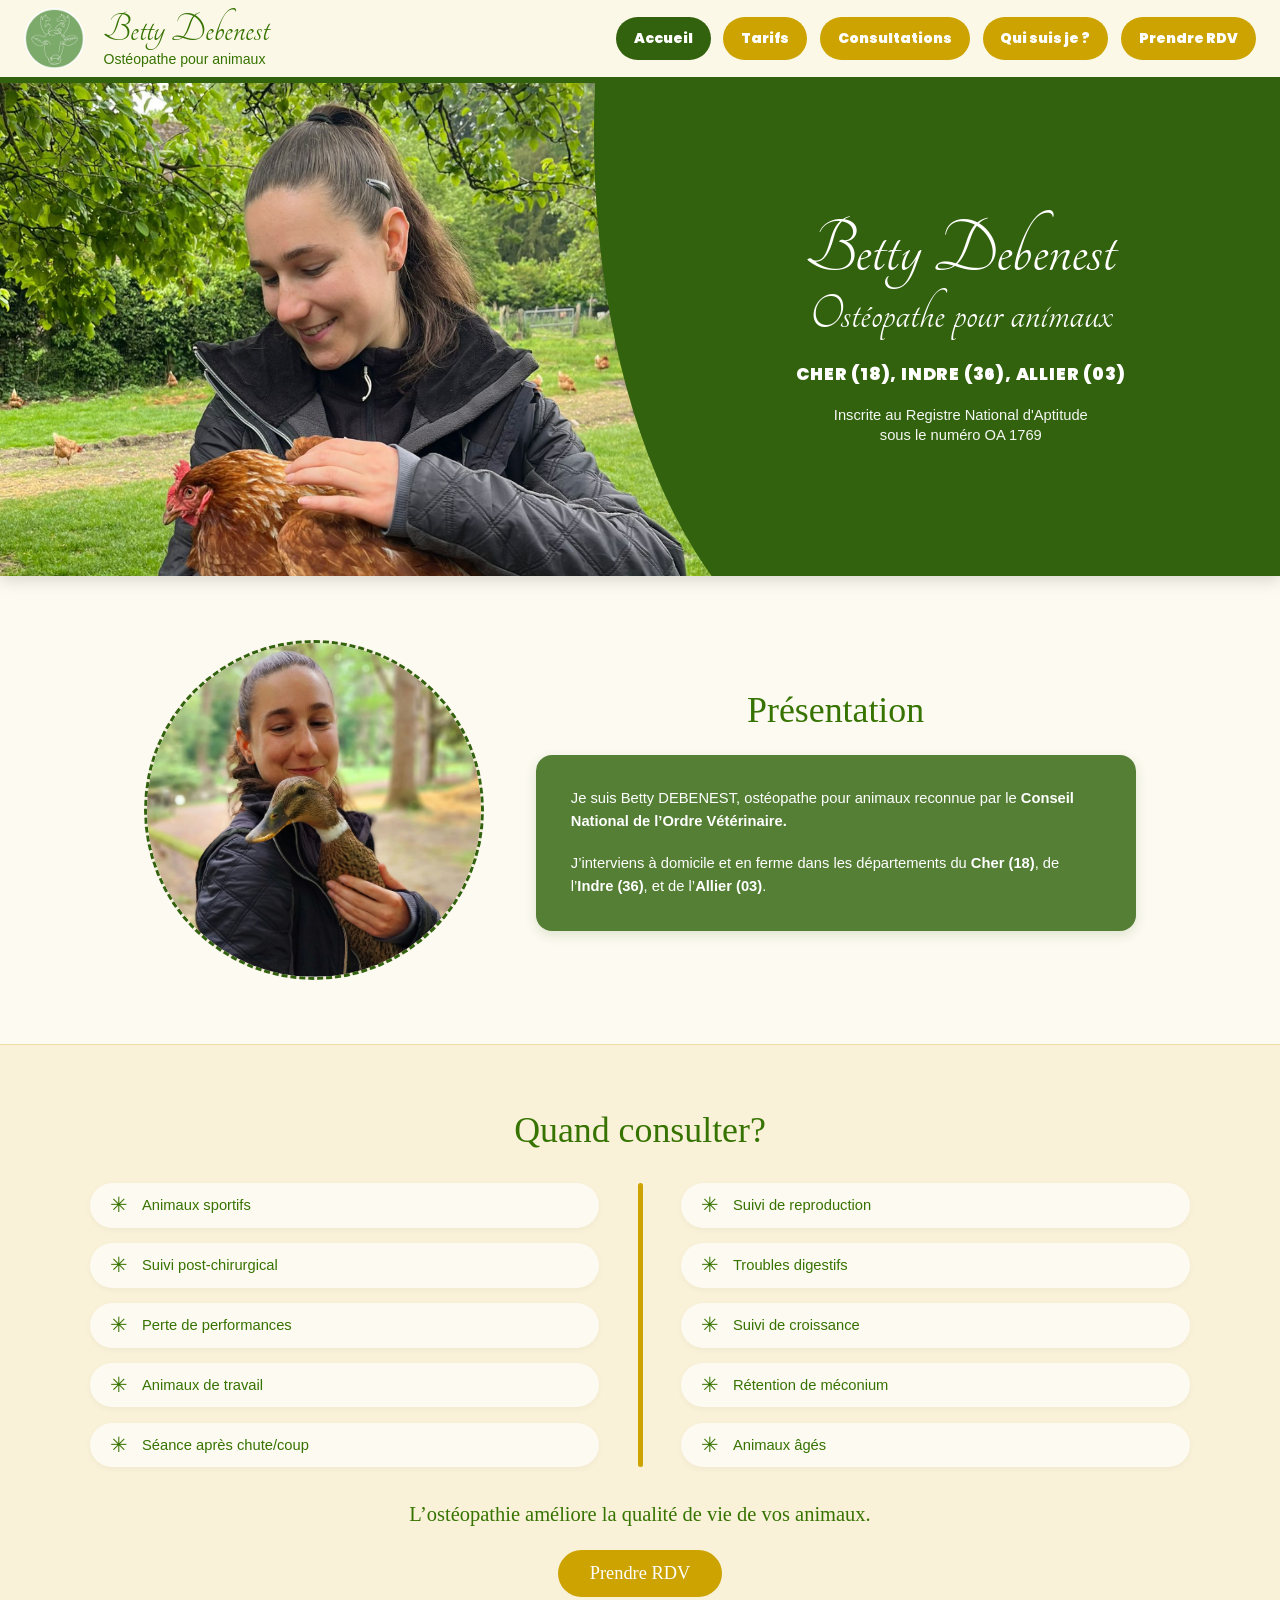
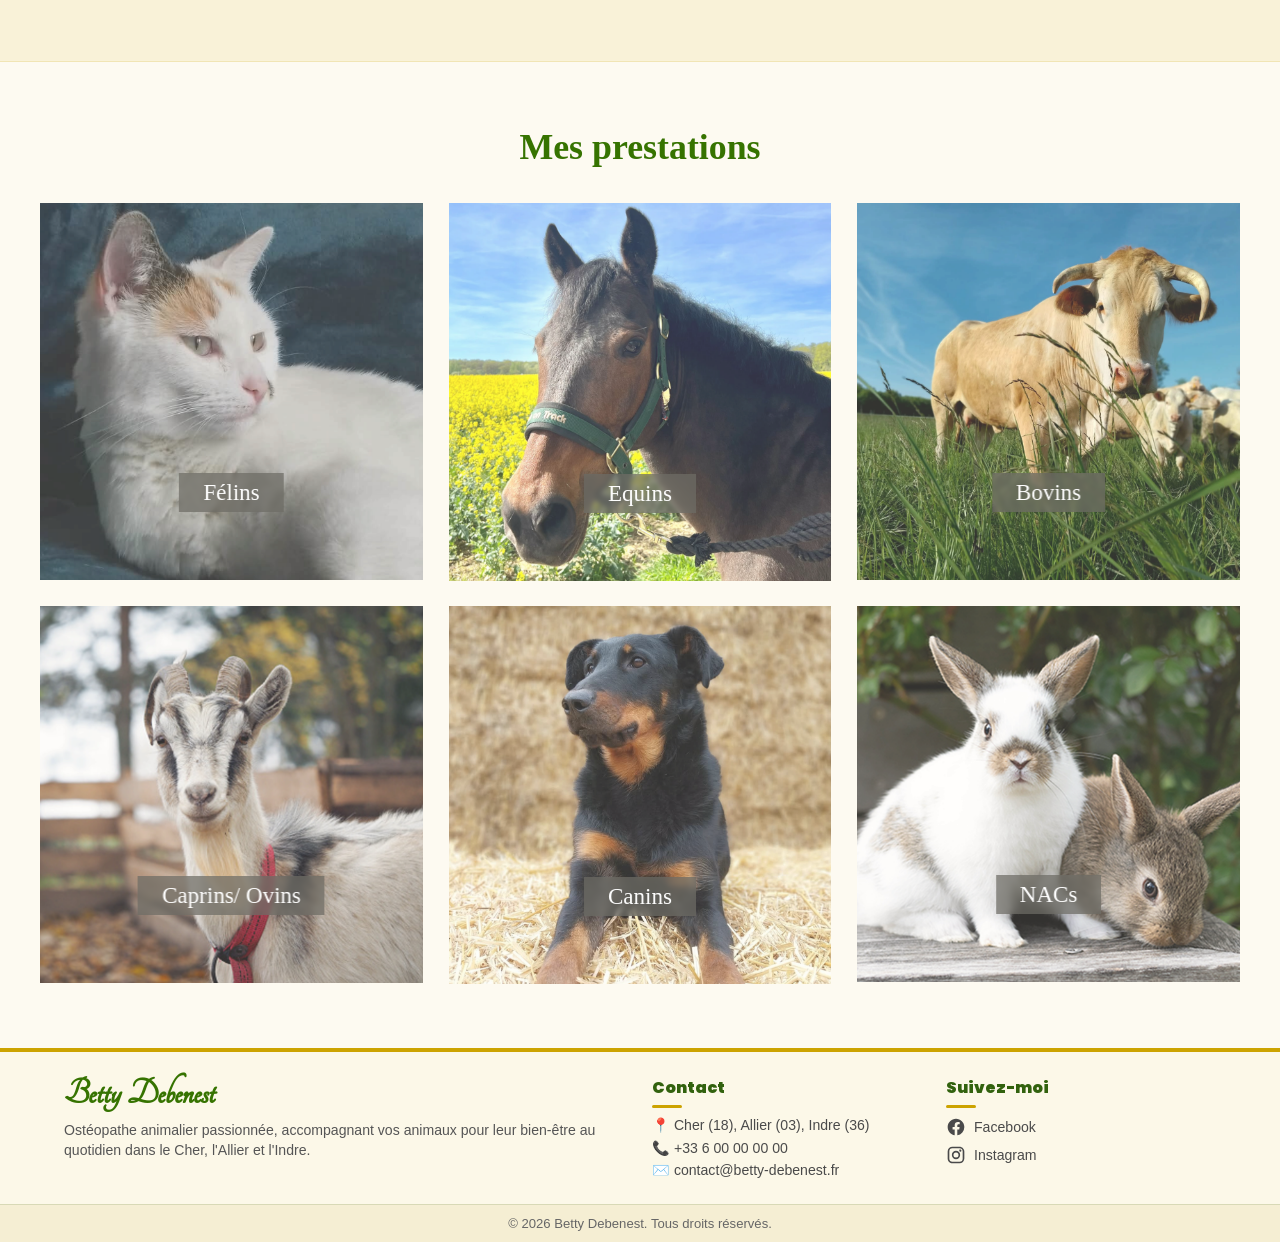
==== commit 212d9bc2: "modif 18/11/2026" ====
--- a/index.html
+++ b/index.html
@@ -4,6 +4,8 @@
     <meta charset="UTF-8">
     <meta name="viewport" content="width=device-width, initial-scale=1.0">
     <title>Accueil - Betty Debenest Ostéopathe Animalier</title>
+    <link rel="preload" href="fonts/Tangerine_Regular.ttf" as="font" type="font/ttf" crossorigin>
+    <link rel="preload" href="fonts/Poppins-Black.ttf" as="font" type="font/ttf" crossorigin>
     <link rel="stylesheet" href="style.css">
 </head>
 <body>
@@ -11,7 +13,7 @@
     <!-- EN-TÊTE FIXE DU SITE -->
     <header class="en-tete-fixe">
         <nav class="navigation-principale">
-            <div class="bloc-marque">
+            <a href="index.html" class="bloc-marque">
                 <div class="conteneur-logo">
                     <img src="img/logo.png" alt="Logo Betty Debenest" class="image-logo">
                 </div>
@@ -19,92 +21,179 @@
                     <h1 class="nom-praticienne">Betty Debenest</h1>
                     <p class="specialite-praticienne">Ostéopathe pour animaux</p>
                 </div>
-            </div>
+            </a>
 
             <ul class="menu-navigation">
-                <li><a href="index.html" class="lien-navigation active">Accueil</a></li>
-                <li><a href="consultations.html" class="lien-navigation">Consultations</a></li>
-                <li><a href="tarifs.html" class="lien-navigation">Tarifs</a></li>
-                <li><a href="quisuisje.html" class="lien-navigation">Qui suis-je ?</a></li>
-                <li><a href="prendrerdv.html" class="lien-navigation">Prendre RDV</a></li>
+                <li class="item-navigation">
+                    <a href="index.html" class="lien-navigation active">Accueil</a>
+                </li>
+                <li class="item-navigation item-deroulant">
+                    <a href="tarifs.html" class="lien-navigation">Tarifs</a>
+                    <ul class="sous-menu">
+                        <li><a href="tarifs.html#equins">Équins</a></li>
+                        <li><a href="tarifs.html#chiens">Chiens</a></li>
+                        <li><a href="tarifs.html#felins">Félins</a></li>
+                        <li><a href="tarifs.html#nacs">NACs</a></li>
+                        <li><a href="tarifs.html#bovins">Bovins</a></li>
+                        <li><a href="tarifs.html#ovins-caprins">Ovins/Caprins</a></li>
+                    </ul>
+                </li>
+                <li class="item-navigation item-deroulant">
+                    <a href="consultations.html" class="lien-navigation">Consultations</a>
+                    <ul class="sous-menu">
+                        <li><a href="consultations.html#osteopathie-animale">L'ostéopathie animale</a></li>
+                        <li><a href="consultations.html#deroulement">Déroulement d'une séance</a></li>
+                        <li><a href="consultations.html#au-prealable">Au préalable</a></li>
+                        <li><a href="consultations.html#quand-consulter">Quand consulter ?</a></li>
+                    </ul>
+                </li>
+                <li class="item-navigation">
+                    <a href="quisuisje.html" class="lien-navigation">Qui suis je ?</a>
+                </li>
+                <li class="item-navigation">
+                    <a href="prendrerdv.html" class="lien-navigation">Prendre RDV</a>
+                </li>
             </ul>
         </nav>
     </header>
 
     <!-- CONTENU PRINCIPAL -->
     <main>
-        <!-- BANNIÈRE D'ACCUEIL -->
+        <!-- 1. BANNIÈRE D'ACCUEIL -->
         <section class="banniere-accueil">
             <div class="banniere-image">
                 <img src="img/bannière.png" alt="Betty Debenest en consultation">
             </div>
             <div class="banniere-courbe"></div>
             <div class="banniere-contenu">
-                <h1 class="banniere-titre-nom">Betty Debenest</h1>
-                <h2 class="banniere-titre-metier">Ostéopathe pour animaux</h2>
-                <p class="banniere-zones">CHER (18), ALLIER (03), INDRE (36)</p>
-            </div>
-        </section>
-
-        <!-- SECTION PRESENTATION / POURQUOI CONSULTER -->
+                <h2 class="banniere-titre-nom">Betty Debenest</h2>
+                <h3 class="banniere-titre-metier">Ostéopathe pour animaux</h3>
+                <p class="banniere-zones">CHER (18), INDRE (36), ALLIER (03)</p>
+                <p class="banniere-rna">
+                    Inscrite au Registre National d'Aptitude<br>
+                    sous le numéro OA 1769
+                </p>
+            </div>
+        </section>
+
+        <!-- 2. SECTION PRÉSENTATION -->
         <section class="section-presentation">
             <div class="conteneur-presentation">
-                <div class="image-presentation">
-                    <img src="img/pourquoi_consulter.png" alt="Ostéopathe au travail avec un veau">
-                </div>
-                <div class="texte-presentation">
-                    <h2 class="titre-presentation">Pourquoi consulter un ostéopathe ?</h2>
-                    <p class="description-presentation">
-                        Ostéopathe pour animaux depuis 2028. Sed nec lectus ut est lacinia sodales non elementum justo. 
-                        Praesent pretium euismod eros, sed lacinia justo mollis in. Nullam eget lacinia nisi, a mollis nisl. 
-                        Sed non congue diam. Duis porttitor, mi at tincidunt iaculis, purus mi tempus quam, quis.
-                    </p>
-                    <div class="action-presentation">
-                        <a href="prendrerdv.html" class="bouton-principal">Prendre RDV</a>
+                <div class="image-presentation-ronde">
+                    <img src="img/presentation.png" alt="Betty Debenest avec un animal">
+                </div>
+
+                <div class="bloc-texte-presentation">
+                    <h2 class="titre-section-vert">Présentation</h2>
+                    <div class="encadre-vert-presentation">
+                        <p>
+                            Je suis Betty DEBENEST, ostéopathe pour animaux reconnue par le <strong>Conseil National de l’Ordre Vétérinaire.</strong>
+                        </p>
+                        <p>
+                            J’interviens à domicile et en ferme dans les départements du <strong>Cher (18)</strong>, de l’<strong>Indre (36)</strong>, et de l’<strong>Allier (03)</strong>.
+                        </p>
                     </div>
                 </div>
             </div>
         </section>
 
-        <!-- SECTION MES PRESTATIONS -->
+        <!-- 3. SECTION QUAND CONSULTER ? -->
+        <section class="section-quand-consulter">
+            <div class="conteneur-quand-consulter">
+                <h2 class="titre-section-vert">Quand consulter?</h2>
+
+                <div class="grille-motifs">
+                    <!-- Colonne gauche -->
+                    <div class="colonne-motifs">
+                        <div class="pilule-motif">
+                            <span class="icone-soleil">&#10035;</span>
+                            <span>Animaux sportifs</span>
+                        </div>
+                        <div class="pilule-motif">
+                            <span class="icone-soleil">&#10035;</span>
+                            <span>Suivi post-chirurgical</span>
+                        </div>
+                        <div class="pilule-motif">
+                            <span class="icone-soleil">&#10035;</span>
+                            <span>Perte de performances</span>
+                        </div>
+                        <div class="pilule-motif">
+                            <span class="icone-soleil">&#10035;</span>
+                            <span>Animaux de travail</span>
+                        </div>
+                        <div class="pilule-motif">
+                            <span class="icone-soleil">&#10035;</span>
+                            <span>Séance après chute/coup</span>
+                        </div>
+                    </div>
+
+                    <!-- Séparateur central -->
+                    <div class="separateur-vertical-or"></div>
+
+                    <!-- Colonne droite -->
+                    <div class="colonne-motifs">
+                        <div class="pilule-motif">
+                            <span class="icone-soleil">&#10035;</span>
+                            <span>Suivi de reproduction</span>
+                        </div>
+                        <div class="pilule-motif">
+                            <span class="icone-soleil">&#10035;</span>
+                            <span>Troubles digestifs</span>
+                        </div>
+                        <div class="pilule-motif">
+                            <span class="icone-soleil">&#10035;</span>
+                            <span>Suivi de croissance</span>
+                        </div>
+                        <div class="pilule-motif">
+                            <span class="icone-soleil">&#10035;</span>
+                            <span>Rétention de méconium</span>
+                        </div>
+                        <div class="pilule-motif">
+                            <span class="icone-soleil">&#10035;</span>
+                            <span>Animaux âgés</span>
+                        </div>
+                    </div>
+                </div>
+
+                <p class="phrase-accroche-consulter">L’ostéopathie améliore la qualité de vie de vos animaux.</p>
+                <a href="prendrerdv.html" class="bouton-rdv-pilule">Prendre RDV</a>
+            </div>
+        </section>
+
+        <!-- 4. SECTION MES PRESTATIONS (LIENS VERS TARIFS) -->
         <section class="section-prestations">
-            <div class="conteneur-prestations">
-                <h2 class="titre-prestations">Mes Prestations</h2>
-                
-                <div class="grille-prestations">
-                    <div class="carte-prestation">
-                        <div class="image-prestation">
-                            <img src="img/equins.jpg" alt="Ostéopathie pour équins">
-                        </div>
-                        <p class="nom-prestation">EQUINS</p>
-                    </div>
-
-                    <div class="carte-prestation">
-                        <div class="image-prestation">
-                            <img src="img/canins.jpg" alt="Ostéopathie pour canins">
-                        </div>
-                        <p class="nom-prestation">CANINS</p>
-                    </div>
-
-                    <div class="carte-prestation">
-                        <div class="image-prestation">
-                            <img src="img/felins.jpg" alt="Ostéopathie pour félins">
-                        </div>
-                        <p class="nom-prestation">FELINS</p>
-                    </div>
-
-                    <div class="carte-prestation">
-                        <div class="image-prestation">
-                            <img src="img/bovins.jpg" alt="Ostéopathie pour bovins et NAC">
-                        </div>
-                        <p class="nom-prestation">BOVINS &amp; NAC</p>
-                    </div>
-                </div>
-
-                <div class="actions-prestations">
-                    <a href="prendrerdv.html" class="bouton-principal">Prendre rendez-vous</a>
-                    <a href="consultations.html" class="bouton-secondaire">Découvrir plus</a>
-                </div>
+            <h2 class="titre-section-vert">Mes prestations</h2>
+
+            <div class="grille-prestations-6">
+                <a href="tarifs.html#felins" class="carte-prestation-lien">
+                    <img src="img/felins.png" alt="Ostéopathie pour félins">
+                    <span class="etiquette-prestation">Félins</span>
+                </a>
+
+                <a href="tarifs.html#equins" class="carte-prestation-lien">
+                    <img src="img/equins.png" alt="Ostéopathie pour équins">
+                    <span class="etiquette-prestation">Equins</span>
+                </a>
+
+                <a href="tarifs.html#bovins" class="carte-prestation-lien">
+                    <img src="img/bovins.png" alt="Ostéopathie pour bovins">
+                    <span class="etiquette-prestation">Bovins</span>
+                </a>
+
+                <a href="tarifs.html#ovins-caprins" class="carte-prestation-lien">
+                    <img src="img/ovins-caprins.png" alt="Ostéopathie pour caprins et ovins">
+                    <span class="etiquette-prestation">Caprins/ Ovins</span>
+                </a>
+
+                <a href="tarifs.html#chiens" class="carte-prestation-lien">
+                    <img src="img/canins.png" alt="Ostéopathie pour canins">
+                    <span class="etiquette-prestation">Canins</span>
+                </a>
+
+                <a href="tarifs.html#nacs" class="carte-prestation-lien">
+                    <img src="img/NACs.png" alt="Ostéopathie pour NACs">
+                    <span class="etiquette-prestation">NACs</span>
+                </a>
             </div>
         </section>
     </main>
@@ -112,8 +201,6 @@
     <!-- PIED DE PAGE DU SITE -->
     <footer class="pied-de-page">
         <div class="conteneur-pied-de-page">
-            
-            <!-- Colonnes 1 & 2 fusionnées -->
             <div class="colonne-pied-de-page colonne-marque">
                 <h3 class="titre-marque-footer">Betty Debenest</h3>
                 <p class="description-footer">
@@ -121,7 +208,6 @@
                 </p>
             </div>
 
-            <!-- Colonne 3 -->
             <div class="colonne-pied-de-page">
                 <h4>Contact</h4>
                 <ul class="contacts-footer">
@@ -131,7 +217,6 @@
                 </ul>
             </div>
 
-            <!-- Colonne 4 -->
             <div class="colonne-pied-de-page">
                 <h4>Suivez-moi</h4>
                 <div class="reseaux-sociaux-footer">
@@ -145,7 +230,6 @@
                     </a>
                 </div>
             </div>
-
         </div>
 
         <div class="bas-pied-de-page">
@@ -154,6 +238,5 @@
             </div>
         </div>
     </footer>
-    
 </body>
 </html>
--- a/style.css
+++ b/style.css
@@ -3,16 +3,18 @@
    ========================================= */
 @font-face {
   font-family: 'tangerine';
-  src: url('fonts/Tangerine_Regular.ttf') format('opentype');
+  src: url('fonts/Tangerine_Regular.ttf') format('truetype');
   font-weight: normal;
   font-style: normal;
+  font-display: block;
 }
 
 @font-face {
   font-family: 'poppins';
-  src: url('fonts/Poppins-Black.ttf') format('opentype');
+  src: url('fonts/Poppins-Black.ttf') format('truetype');
   font-weight: normal;
   font-style: normal;
+  font-display: block;
 }
 
 * {
@@ -21,6 +23,11 @@
   box-sizing: border-box;
 }
 
+html {
+  scroll-behavior: smooth;
+  overflow-x: hidden;
+}
+
 body {
   font-family: 'poppins', Arial, sans-serif;
   background-color: #fdfaf1;
@@ -28,15 +35,20 @@
   display: flex;
   flex-direction: column;
   min-height: 100vh;
+  overflow-x: hidden;
 }
 
 main {
   flex: 1;
-  background-color: #ffffff; /* mets #ffffff si tu veux du blanc pur */
+  background-color: #fdfaf1;
+}
+
+img {
+  max-width: 100%;
 }
 
 /* =========================================
-   2. EN-TÊTE FIXE & NAVIGATION RESPONSIVE
+   2. EN-TÊTE FIXE & NAVIGATION + DROPDOWNS
    ========================================= */
 .en-tete-fixe {
   position: sticky;
@@ -51,34 +63,35 @@
   display: flex;
   align-items: center;
   justify-content: space-between;
-  padding: 5px min(2vw, 20px);
+  padding: 8px min(2vw, 24px);
   max-width: 1400px;
   margin: 0 auto;
-  gap: 10px;
+  gap: 12px;
 }
 
 .bloc-marque {
   display: flex;
   align-items: center;
-  gap: clamp(10px, 1.5vw, 20px);
-  white-space: nowrap; 
+  gap: clamp(8px, 1.5vw, 18px);
+  text-decoration: none;
+  flex-shrink: 0;
 }
 
 .conteneur-logo {
-  background-color: #ffffff;
-  padding: clamp(4px, 0.8vw, 8px);
   display: flex;
   align-items: center;
   justify-content: center;
   border-radius: 50%;
-  border: 2px dotted #cca300;
+  overflow: hidden;
   flex-shrink: 0;
 }
 
 .image-logo {
-  width: clamp(40px, 4.5vw, 60px);
-  height: clamp(40px, 4.5vw, 60px);
-  object-fit: contain;
+  width: clamp(44px, 4.8vw, 64px);
+  height: clamp(44px, 4.8vw, 64px);
+  border-radius: 50%;
+  object-fit: cover;
+  display: block;
 }
 
 .titres-marque {
@@ -89,27 +102,30 @@
 
 .nom-praticienne {
   font-family: 'tangerine', cursive, sans-serif;
-  font-size: clamp(2rem, 3.5vw, 3.4rem);
+  font-size: clamp(1.9rem, 3.3vw, 3.3rem);
   color: #367300;
   font-weight: normal;
   line-height: 0.9;
-  white-space: nowrap;
 }
 
 .specialite-praticienne {
   font-family: Arial, sans-serif;
-  font-size: clamp(0.75rem, 1.2vw, 1.1rem);
+  font-size: clamp(0.75rem, 1.1vw, 1.05rem);
   color: #367300;
   margin-top: 2px;
-  white-space: nowrap;
 }
 
 .menu-navigation {
   display: flex;
   list-style: none;
-  gap: clamp(4px, 1.2vw, 15px);
-  align-items: center;
-  flex-wrap: nowrap; 
+  gap: clamp(6px, 1vw, 14px);
+  align-items: center;
+  flex-wrap: wrap;
+  justify-content: flex-end;
+}
+
+.item-navigation {
+  position: relative;
 }
 
 .lien-navigation {
@@ -118,25 +134,73 @@
   color: #ffffff;
   text-decoration: none;
   font-weight: 500;
-  font-size: clamp(0.75rem, 1.3vw, 1.1rem);
-  padding: clamp(4px, 0.8vw, 8px) clamp(8px, 1.2vw, 18px);
+  font-size: clamp(0.78rem, 1.1vw, 1.02rem);
+  padding: clamp(7px, 0.9vw, 11px) clamp(11px, 1.4vw, 20px);
   border-radius: 30px;
-  white-space: nowrap; 
+  white-space: nowrap;
   transition: background-color 0.3s ease, transform 0.2s ease;
 }
 
+.lien-navigation:hover,
+.lien-navigation.active {
+  background-color: #32620e;
+}
+
 .lien-navigation:hover {
-  background-color: #b38f00;
   transform: translateY(-2px);
 }
 
-@media (max-width: 850px) {
+/* Menus déroulants (Tarifs & Consultations) */
+.item-deroulant:hover .lien-navigation {
+  border-radius: 22px 22px 0 0;
+  transform: none;
+  background-color: #cca300;
+}
+
+.sous-menu {
+  display: none;
+  position: absolute;
+  top: 100%;
+  left: 50%;
+  transform: translateX(-50%);
+  min-width: 155px;
+  background-color: #cca300;
+  list-style: none;
+  border-radius: 16px 16px 32px 32px;
+  padding: 8px 10px 16px 10px;
+  z-index: 1100;
+  box-shadow: 0 8px 18px rgba(0, 0, 0, 0.18);
+  text-align: center;
+}
+
+.item-deroulant:hover .sous-menu,
+.item-deroulant:focus-within .sous-menu {
+  display: flex;
+  flex-direction: column;
+  gap: 6px;
+}
+
+.sous-menu li a {
+  display: block;
+  color: #ffffff;
+  text-decoration: none;
+  font-family: Arial, sans-serif;
+  font-size: 0.85rem;
+  line-height: 1.25;
+  padding: 6px 8px;
+  border-radius: 12px;
+  transition: background-color 0.2s ease;
+}
+
+.sous-menu li a:hover {
+  background-color: #32620e;
+}
+
+@media (max-width: 960px) {
   .navigation-principale {
-    flex-direction: column; 
-    padding: 6px 5px;
-  }
-  .bloc-marque {
-    margin-bottom: 2px;
+    flex-direction: column;
+    padding: 8px 12px;
+    gap: 8px;
   }
   .menu-navigation {
     width: 100%;
@@ -144,13 +208,28 @@
   }
 }
 
+@media (max-width: 520px) {
+  .menu-navigation {
+    gap: 5px;
+  }
+  .lien-navigation {
+    font-size: 0.75rem;
+    padding: 6px 10px;
+  }
+  .sous-menu {
+    min-width: 140px;
+  }
+}
+
 /* =========================================
-   3. BANNIÈRE D'ACCUEIL
+   3. BANNIÈRE D'ACCUEIL RESPONSIVE
    ========================================= */
+   
 .banniere-accueil {
   position: relative;
   width: 100%;
-  aspect-ratio: 2.8 / 1;
+  aspect-ratio: 2.6 / 1;
+  min-height: 210px;
   background-color: #32620e;
   overflow: hidden;
   display: flex;
@@ -161,9 +240,10 @@
   position: absolute;
   top: 0;
   left: 0;
-  width: 60%;
+  width: 58%;
   height: 100%;
   z-index: 1;
+  background-color: #274e0a;
 }
 
 .banniere-image img {
@@ -176,8 +256,8 @@
 .banniere-courbe {
   position: absolute;
   top: 0;
-  left: 47%;
-  width: 25%;
+  left: 44%;
+  width: 24%;
   height: 100%;
   z-index: 2;
   background: #32620e;
@@ -188,317 +268,402 @@
   position: relative;
   z-index: 3;
   margin-left: auto;
-  width: 42%;
+  width: 48%;
   height: 100%;
   display: flex;
   flex-direction: column;
   justify-content: center;
   align-items: center;
-  padding: 1rem 2rem 1rem 0.5rem;
+  padding: clamp(0.6rem, 2vw, 1.5rem) clamp(0.6rem, 2.5vw, 2rem) clamp(0.6rem, 2vw, 1.5rem) 0.5rem;
   color: #ffffff;
   text-align: center;
 }
 
 .banniere-titre-nom {
   font-family: 'tangerine', cursive, sans-serif;
-  font-size: clamp(2rem, 5.5vw, 5.5rem);
+  font-size: clamp(2.1rem, 6.2vw, 6.2rem);
   font-weight: normal;
-  line-height: 1;
+  line-height: 0.95;
 }
 
 .banniere-titre-metier {
   font-family: 'tangerine', cursive, sans-serif;
-  font-size: clamp(1.3rem, 3.5vw, 3.5rem);
+  font-size: clamp(1.35rem, 4vw, 4rem);
   font-weight: normal;
-  margin-bottom: clamp(0.3rem, 1.5vw, 1.5rem);
+  margin-bottom: clamp(0.4rem, 1.6vw, 1.6rem);
   line-height: 1;
 }
 
 .banniere-zones {
   font-family: 'poppins', sans-serif;
-  font-size: clamp(0.55rem, 1.2vw, 1.1rem);
+  font-size: clamp(0.62rem, 1.35vw, 1.25rem);
   font-weight: 600;
-  letter-spacing: 1px;
+  letter-spacing: 0.8px;
   text-transform: uppercase;
+  margin-bottom: clamp(0.4rem, 1.5vw, 1.5rem);
+}
+
+.banniere-rna {
+  font-family: Arial, sans-serif;
+  font-size: clamp(0.58rem, 1.15vw, 1.08rem);
+  line-height: 1.35;
   opacity: 0.95;
 }
 
+@media (max-width: 720px) {
+  .banniere-accueil {
+    aspect-ratio: 2.1 / 1;
+    min-height: 195px;
+  }
+  .banniere-image {
+    width: 52%;
+  }
+  .banniere-image img {
+    object-position: 35% 25%;
+  }
+  .banniere-courbe {
+    left: 38%;
+    width: 22%;
+  }
+  .banniere-contenu {
+    width: 54%;
+    padding: 0.6rem 0.6rem 0.6rem 0.2rem;
+  }
+  .banniere-zones {
+    letter-spacing: 0.3px;
+  }
+}
+
 /* =========================================
-   4. BOUTONS D'ACTION DU SITE
-   ========================================= */
-.bouton-principal,
-.bouton-secondaire {
-  display: inline-block;
-  font-family: 'poppins', Arial, sans-serif;
-  font-size: clamp(0.85rem, 1.1vw, 1rem);
-  font-weight: 500;
-  text-decoration: none;
-  padding: 12px 28px;
-  border-radius: 8px;
-  transition: all 0.25s ease;
-  cursor: pointer;
-  text-align: center;
-}
-
-.bouton-principal {
-  background-color: #32620e;
-  color: #ffffff;
-  border: 2px solid #32620e;
-}
-
-.bouton-principal:hover {
-  background-color: #cca300;
-  border-color: #cca300;
-  transform: translateY(-2px);
-}
-
-.bouton-secondaire {
-  background-color: transparent;
-  color: #32620e;
-  border: 2px solid #32620e;
-}
-
-.bouton-secondaire:hover {
-  background-color: #32620e;
-  color: #ffffff;
-  transform: translateY(-2px);
-}
-
-/* =========================================
-   5. SECTION POURQUOI CONSULTER
+   4. SECTION PRÉSENTATION (ACCUEIL)
    ========================================= */
 .section-presentation {
   background-color: #fdfaf1;
-  padding: 4rem 2rem;
+  padding: clamp(2.5rem, 5vw, 4.5rem) clamp(1rem, 3vw, 2rem);
   display: flex;
   justify-content: center;
 }
 
 .conteneur-presentation {
-  max-width: 1200px;
+  max-width: 1100px;
   width: 100%;
   display: flex;
   align-items: center;
-  gap: 2.5rem;
-}
-
-.image-presentation {
-  flex: 0 0 33%;
-}
-
-.image-presentation img {
-  width: 100%;
-  height: auto;
-  border-radius: 20px;
-  display: block;
-  object-fit: cover;
-}
-
-.texte-presentation {
-  flex: 1;
-}
-
-.titre-presentation {
-  font-family: 'poppins', sans-serif;
-  color: #32620e;
-  font-size: clamp(1.3rem, 2.2vw, 1.8rem);
-  margin-bottom: 1.5rem;
-}
-
-.description-presentation {
-  font-family: 'poppins', sans-serif;
-  color: #cca300;
-  font-size: clamp(0.95rem, 1.3vw, 1.2rem);
-  line-height: 1.6;
-  font-weight: 500;
-  text-align: justify;
-  margin-bottom: 1.8rem;
-}
-
-.action-presentation {
-  display: flex;
-  justify-content: flex-start;
-}
-
-@media (max-width: 850px) {
-  .section-presentation {
-    padding: 2.5rem 1.2rem;
-  }
-  .conteneur-presentation {
-    flex-direction: column;
-    text-align: center;
-    gap: 1.5rem;
-  }
-  .texte-presentation {
-    display: contents;
-  }
-  .titre-presentation {
-    order: 1;
-    margin-bottom: 0;
-  }
-  .image-presentation {
-    order: 2;
-    width: 65%;
-    max-width: 320px;
-  }
-  .description-presentation {
-    order: 3;
-    text-align: center;
-    margin-bottom: 0.5rem;
-  }
-  .action-presentation {
-    order: 4;
-    justify-content: center;
-    width: 100%;
-  }
-}
-
-/* =========================================
-   6. SECTION MES PRESTATIONS
-   ========================================= */
-.section-prestations {
-  background-color: #fcf8e8;
-  padding: 4rem 2rem;
-  border-top: 1px solid rgba(204, 163, 0, 0.25);
-}
-
-.conteneur-prestations {
-  max-width: 1200px;
-  margin: 0 auto;
-  text-align: center;
-}
-
-.titre-prestations {
-  font-family: 'poppins', sans-serif;
-  color: #32620e;
-  font-size: clamp(1.6rem, 2.6vw, 2.2rem);
-  margin-bottom: 2.5rem;
-}
-
-.grille-prestations {
-  display: grid;
-  grid-template-columns: repeat(4, 1fr);
-  gap: 1.8rem;
-  margin-bottom: 2.5rem;
-}
-
-.carte-prestation {
-  display: flex;
-  flex-direction: column;
-  align-items: center;
-}
-
-.image-prestation {
-  width: 100%;
-  aspect-ratio: 3 / 4;
-  border-radius: 16px;
+  justify-content: center;
+  gap: clamp(1.8rem, 4vw, 3.5rem);
+}
+
+.image-presentation-ronde {
+  flex: 0 0 clamp(220px, 28vw, 340px);
+  width: clamp(220px, 28vw, 340px);
+  height: clamp(220px, 28vw, 340px);
+  border-radius: 50%;
+  border: 3px dashed #32620e;
   overflow: hidden;
-  box-shadow: 0 4px 12px rgba(50, 98, 14, 0.12);
-  border: 2px solid rgba(204, 163, 0, 0.4);
-  margin-bottom: 1rem;
-  background-color: #fdfaf1;
-}
-
-.image-prestation img {
+  background-color: #f3eedc;
+  display: flex;
+  align-items: center;
+  justify-content: center;
+}
+
+.image-presentation-ronde img {
   width: 100%;
   height: 100%;
   object-fit: cover;
   display: block;
-  transition: transform 0.35s ease;
-}
-
-.carte-prestation:hover .image-prestation img {
-  transform: scale(1.05);
-}
-
-.nom-prestation {
-  font-family: 'poppins', sans-serif;
-  color: #32620e;
-  font-size: clamp(0.9rem, 1.2vw, 1.1rem);
-  letter-spacing: 1px;
-  text-transform: uppercase;
-}
-
-.actions-prestations {
-  display: flex;
-  justify-content: center;
-  align-items: center;
-  gap: 1.8rem; /* même écart que la grille au-dessus */
-  flex-wrap: wrap;
-}
-
-.actions-prestations .bouton-principal,
-.actions-prestations .bouton-secondaire {
-  width: 230px; /* largeur identique pour centrer l'espace au milieu */
-  padding: 12px 16px;
-}
-
-@media (max-width: 850px) {
-  .section-prestations {
-    padding: 3rem 1.2rem;
-  }
-  .grille-prestations {
+}
+
+.bloc-texte-presentation {
+  flex: 1;
+  max-width: 600px;
+  display: flex;
+  flex-direction: column;
+  align-items: center;
+}
+
+.titre-section-vert {
+  font-family: Georgia, 'Times New Roman', serif;
+  color: #367300;
+  font-size: clamp(1.6rem, 2.8vw, 2.4rem);
+  font-weight: normal;
+  margin-bottom: 1.5rem;
+  text-align: center;
+}
+
+.encadre-vert-presentation {
+  background-color: #547f35;
+  color: #ffffff;
+  border-radius: 16px;
+  padding: clamp(1.3rem, 2.5vw, 2rem) clamp(1.3rem, 2.8vw, 2.2rem);
+  font-family: Arial, sans-serif;
+  font-size: clamp(0.92rem, 1.15vw, 1.1rem);
+  line-height: 1.6;
+  box-shadow: 0 4px 12px rgba(50, 98, 14, 0.15);
+}
+
+.encadre-vert-presentation p + p {
+  margin-top: 1.1rem;
+}
+
+@media (max-width: 820px) {
+  .conteneur-presentation {
+    flex-direction: column;
+    gap: 1.8rem;
+  }
+  .image-presentation-ronde {
+    flex: 0 0 240px;
+    width: 240px;
+    height: 240px;
+  }
+}
+
+/* =========================================
+   5. SECTION QUAND CONSULTER ? (ACCUEIL)
+   ========================================= */
+.section-quand-consulter {
+  background-color: #f9f2d8;
+  padding: clamp(2.5rem, 5vw, 4rem) clamp(1rem, 3vw, 2rem);
+  border-top: 1px solid rgba(204, 163, 0, 0.25);
+}
+
+.conteneur-quand-consulter {
+  max-width: 1100px;
+  margin: 0 auto;
+  display: flex;
+  flex-direction: column;
+  align-items: center;
+}
+
+.grille-motifs {
+  width: 100%;
+  display: grid;
+  grid-template-columns: 1fr auto 1fr;
+  gap: clamp(1rem, 3vw, 2.5rem);
+  align-items: stretch;
+  margin-top: 0.5rem;
+  margin-bottom: 2.2rem;
+}
+
+.colonne-motifs {
+  display: flex;
+  flex-direction: column;
+  gap: 0.95rem;
+}
+
+.separateur-vertical-or {
+  width: 5px;
+  background-color: #cca300;
+  border-radius: 4px;
+}
+
+.pilule-motif {
+  background-color: #fdfaf1;
+  border-radius: 30px;
+  padding: 12px 20px;
+  display: flex;
+  align-items: center;
+  gap: 14px;
+  color: #367300;
+  font-family: Arial, sans-serif;
+  font-size: clamp(0.92rem, 1.15vw, 1.12rem);
+  box-shadow: 0 2px 6px rgba(0, 0, 0, 0.04);
+}
+
+.icone-soleil {
+  color: #367300;
+  font-size: 1.3rem;
+  line-height: 1;
+  flex-shrink: 0;
+}
+
+.phrase-accroche-consulter {
+  font-family: Georgia, 'Times New Roman', serif;
+  color: #367300;
+  font-size: clamp(1.1rem, 1.6vw, 1.45rem);
+  text-align: center;
+  margin-bottom: 1.5rem;
+}
+
+.bouton-rdv-pilule {
+  display: inline-block;
+  background-color: #cca300;
+  color: #ffffff;
+  text-decoration: none;
+  font-family: Georgia, 'Times New Roman', serif;
+  font-size: 1.15rem;
+  padding: 13px 32px;
+  border-radius: 24px;
+  transition: background-color 0.25s ease, transform 0.2s ease;
+}
+
+.bouton-rdv-pilule:hover {
+  background-color: #32620e;
+  transform: translateY(-2px);
+}
+
+@media (max-width: 780px) {
+  .grille-motifs {
+    grid-template-columns: 1fr;
+    gap: 0.95rem;
+  }
+  .separateur-vertical-or {
+    display: none;
+  }
+}
+
+/* =========================================
+   6. SECTION MES PRESTATIONS (FORMAT COMPLET + ESPACES)
+   ========================================= */
+.section-prestations {
+  background-color: #fdfaf1;
+  padding: clamp(2.5rem, 5vw, 4rem) clamp(1rem, 3vw, 2.5rem);
+  border-top: 1px solid rgba(204, 163, 0, 0.25);
+}
+
+.section-prestations .titre-section-vert {
+  margin-bottom: 2.2rem;
+  font-weight: bold;
+}
+
+.grille-prestations-6 {
+  max-width: 1200px;
+  margin: 0 auto;
+  display: grid;
+  grid-template-columns: repeat(3, 1fr);
+  gap: clamp(14px, 2vw, 26px);
+  align-items: start;
+}
+
+.carte-prestation-lien {
+  position: relative;
+  display: block;
+  width: 100%;
+  overflow: hidden;
+  text-decoration: none;
+  background-color: transparent;
+}
+
+.carte-prestation-lien img {
+  width: 100%;
+  height: auto;
+  display: block;
+  transition: transform 0.4s ease;
+}
+
+.carte-prestation-lien:hover img {
+  transform: scale(1.04);
+}
+
+.etiquette-prestation {
+  position: absolute;
+  bottom: 18%;
+  left: 50%;
+  transform: translateX(-50%);
+  background-color: rgba(110, 108, 102, 0.72);
+  color: #ffffff;
+  font-family: Georgia, 'Times New Roman', serif;
+  font-size: clamp(1.1rem, 1.8vw, 1.8rem);
+  padding: 6px 24px;
+  white-space: nowrap;
+  backdrop-filter: blur(2px);
+  transition: background-color 0.3s ease;
+}
+
+.carte-prestation-lien:hover .etiquette-prestation {
+  background-color: rgba(50, 98, 14, 0.9);
+}
+
+@media (max-width: 900px) {
+  .grille-prestations-6 {
     grid-template-columns: repeat(2, 1fr);
-    gap: 1.2rem;
+  }
+}
+
+@media (max-width: 540px) {
+  .grille-prestations-6 {
+    grid-template-columns: 1fr;
   }
 }
 
 /* =========================================
-   7. PIED DE PAGE (FOOTER) - 2 COL + 1 COL + 1 COL
+   7. STRUCTURE DES PAGES SECONDAIRES
+   ========================================= */
+.conteneur-page-interne {
+  max-width: 1100px;
+  margin: 0 auto;
+  padding: clamp(2rem, 4vw, 3.5rem) clamp(1rem, 3vw, 2rem);
+}
+
+.section-ancre {
+  scroll-margin-top: 120px;
+  padding: clamp(1.3rem, 3vw, 2.5rem);
+  margin-bottom: 1.5rem;
+  background-color: #fcf8e8;
+  border-radius: 16px;
+  border-left: 6px solid #32620e;
+}
+
+.section-ancre h2 {
+  font-family: Georgia, 'Times New Roman', serif;
+  color: #367300;
+  font-size: clamp(1.3rem, 2.2vw, 1.8rem);
+  margin-bottom: 0.8rem;
+}
+
+/* =========================================
+   8. PIED DE PAGE (FOOTER COMPACT & RESPONSIVE)
    ========================================= */
 .pied-de-page {
   background-color: #fcf8e8;
   color: #4a4a4a;
   border-top: 4px solid #cca300;
-  padding-top: clamp(1.5rem, 4vw, 3rem);
+  padding-top: 1.4rem;
 }
 
 .conteneur-pied-de-page {
   max-width: 1200px;
   margin: 0 auto;
-  padding: 0 clamp(0.5rem, 2vw, 1.5rem) clamp(1.5rem, 4vw, 2.5rem) clamp(0.5rem, 2vw, 1.5rem);
+  padding: 0 1.5rem 1.2rem 1.5rem;
   display: grid;
-  /* Grille de 4 colonnes où la 1ère colonne en occupe 2 */
   grid-template-columns: repeat(4, 1fr);
-  gap: clamp(8px, 2vw, 2rem);
-}
-
-/* Betty Debenest + description prend 2 colonnes */
+  gap: 1.5rem;
+  align-items: start;
+}
+
 .colonne-marque {
   grid-column: span 2;
-  padding-right: clamp(0.5rem, 3vw, 3rem); 
+  padding-right: 1.5rem;
 }
 
 .titre-marque-footer {
   font-family: 'tangerine', cursive, sans-serif;
-  font-size: clamp(1.4rem, 3.5vw, 2.5rem);
+  font-size: clamp(1.8rem, 3vw, 2.4rem);
   color: #367300;
   line-height: 1;
-  margin-bottom: 0.5rem;
-  white-space: nowrap;
+  margin-bottom: 0.4rem;
 }
 
 .description-footer {
-  font-size: clamp(0.55rem, 1.1vw, 0.9rem);
+  font-family: Arial, sans-serif;
+  font-size: 0.88rem;
   color: #555555;
-  line-height: 1.5;
-  word-break: break-word;
+  line-height: 1.45;
 }
 
 .colonne-pied-de-page h4 {
   color: #32620e;
-  font-size: clamp(0.65rem, 1.4vw, 1.1rem);
-  margin-bottom: clamp(0.4rem, 1vw, 1rem);
+  font-size: 1rem;
+  margin-bottom: 0.6rem;
   position: relative;
 }
 
 .colonne-pied-de-page h4::after {
   content: '';
   display: block;
-  width: clamp(15px, 3vw, 35px);
-  height: clamp(1px, 0.2vw, 3px);
+  width: 30px;
+  height: 3px;
   background-color: #cca300;
-  margin-top: 0.4rem;
+  margin-top: 0.3rem;
   border-radius: 2px;
 }
 
@@ -507,24 +672,26 @@
 }
 
 .contacts-footer li {
-  margin-bottom: clamp(0.2rem, 0.8vw, 0.6rem);
-  font-size: clamp(0.5rem, 1.1vw, 0.9rem);
+  font-family: Arial, sans-serif;
+  margin-bottom: 0.4rem;
+  font-size: 0.88rem;
 }
 
 .reseaux-sociaux-footer {
   display: flex;
   flex-direction: column;
-  gap: clamp(0.3rem, 1vw, 0.8rem);
+  gap: 0.5rem;
 }
 
 .reseaux-sociaux-footer a {
+  font-family: Arial, sans-serif;
   color: #4a4a4a;
   text-decoration: none;
-  font-size: clamp(0.5rem, 1.1vw, 0.9rem);
+  font-size: 0.88rem;
   transition: color 0.2s ease, transform 0.2s ease;
-  display: flex;
-  align-items: center;
-  gap: clamp(3px, 1vw, 8px); 
+  display: inline-flex;
+  align-items: center;
+  gap: 8px;
 }
 
 .reseaux-sociaux-footer a:hover {
@@ -532,24 +699,46 @@
   transform: translateX(3px);
 }
 
-.reseaux-sociaux-footer a svg {
-  width: clamp(12px, 1.8vw, 20px);
-  height: clamp(12px, 1.8vw, 20px);
-  transition: fill 0.2s ease;
-  flex-shrink: 0;
-}
-
 .bas-pied-de-page {
   border-top: 1px solid rgba(50, 98, 14, 0.15);
   background-color: #f5eed3;
-  padding: clamp(0.5rem, 1.5vw, 1rem) 0;
-  font-size: clamp(0.5rem, 1vw, 0.85rem);
+  padding: 0.7rem 0;
+  font-family: Arial, sans-serif;
+  font-size: 0.82rem;
   color: #666666;
 }
 
 .conteneur-bas-footer {
   max-width: 1200px;
   margin: 0 auto;
-  padding: 0 clamp(0.5rem, 2vw, 1.5rem);
+  padding: 0 1.5rem;
   text-align: center;
+}
+
+@media (max-width: 820px) {
+  .conteneur-pied-de-page {
+    grid-template-columns: 1fr 1fr;
+    gap: 1.2rem;
+  }
+  .colonne-marque {
+    grid-column: span 2;
+    padding-right: 0;
+  }
+}
+
+@media (max-width: 500px) {
+  .conteneur-pied-de-page {
+    grid-template-columns: 1fr;
+    text-align: center;
+  }
+  .colonne-marque {
+    grid-column: span 1;
+  }
+  .colonne-pied-de-page h4::after {
+    margin-left: auto;
+    margin-right: auto;
+  }
+  .reseaux-sociaux-footer {
+    align-items: center;
+  }
 }
